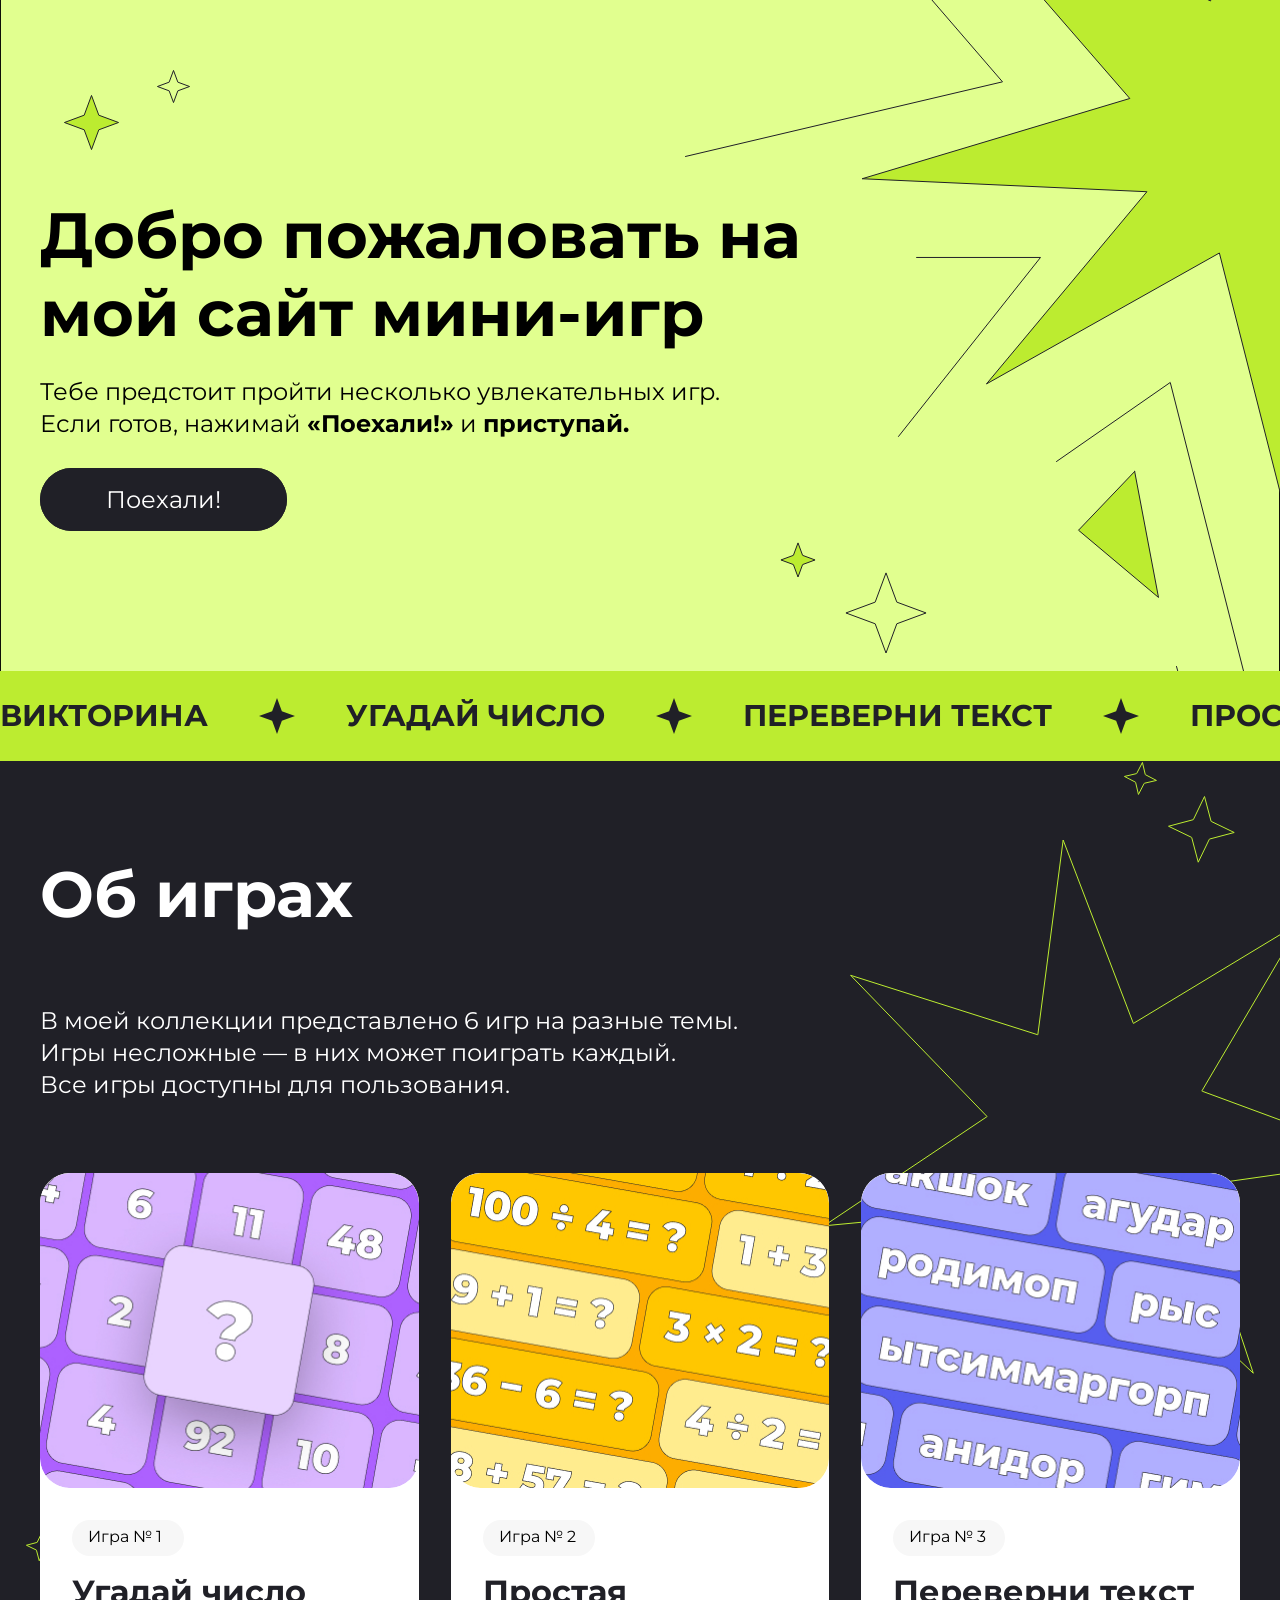
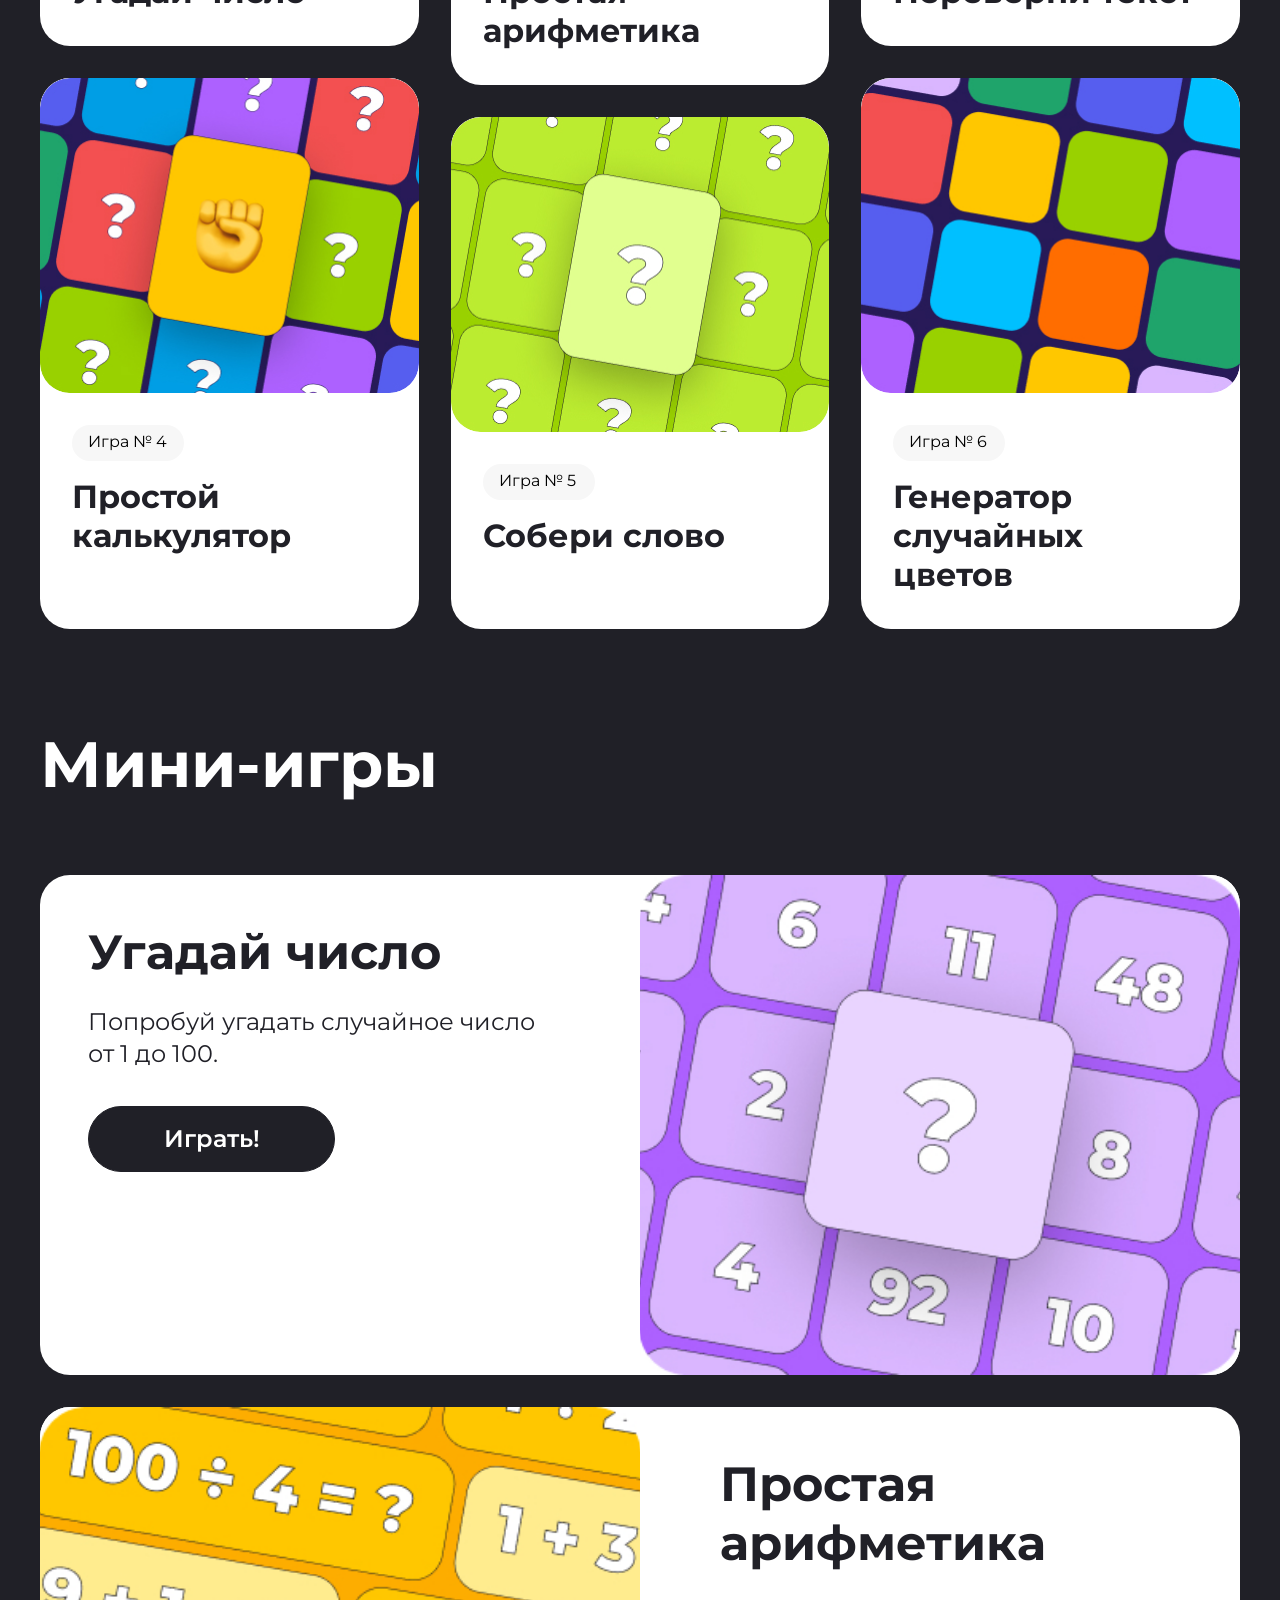
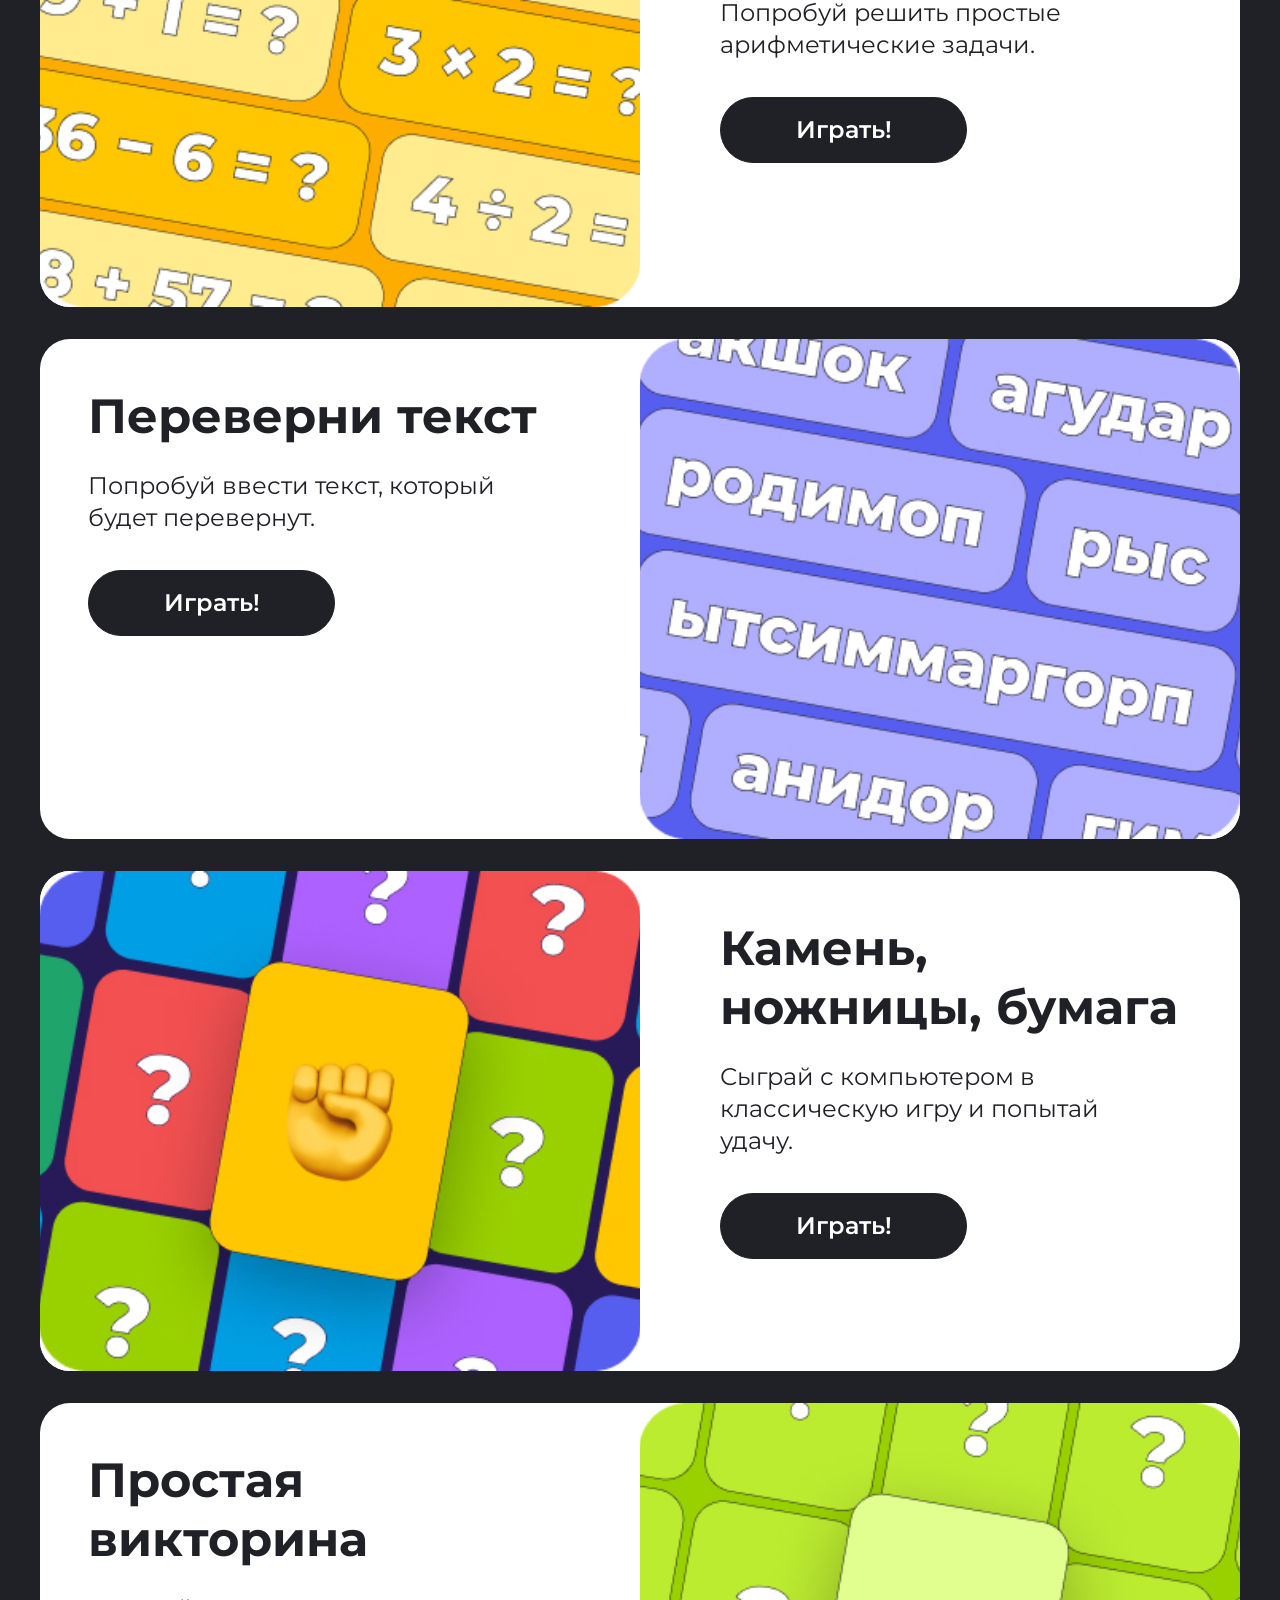
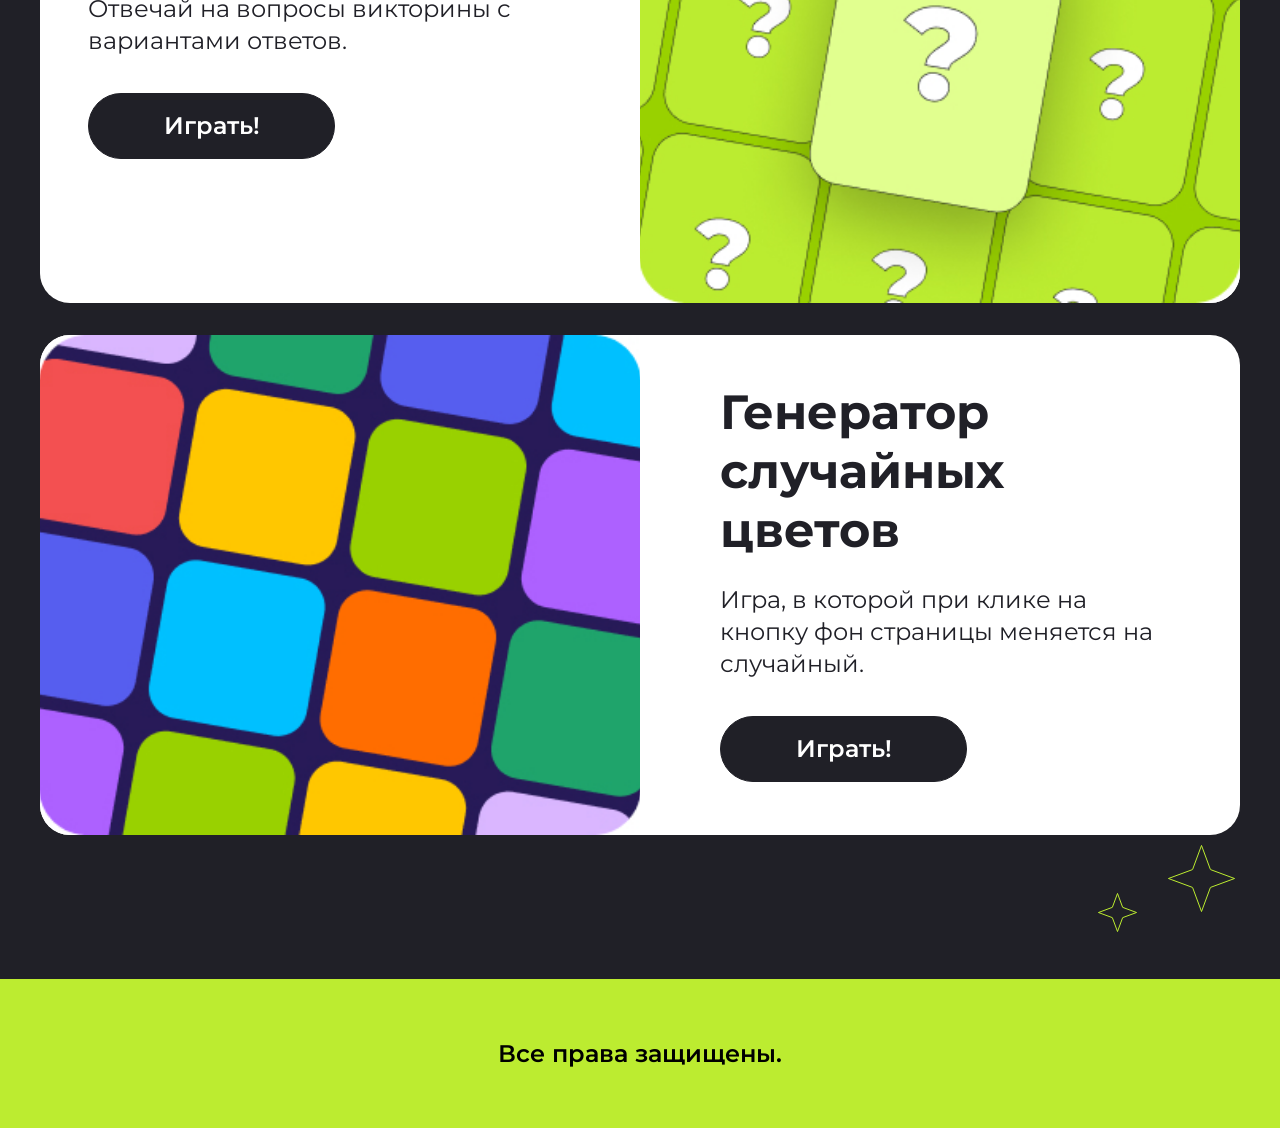
==== index.html @ 211e748f "мобильная версия" ====
<!DOCTYPE html>
<html lang="ru">

<head>
    <meta charset="UTF-8">
    <meta name="viewport" content="width=device-width, initial-scale=1.0">
    <title>Homework 1</title>
    <link rel="stylesheet" href="./index.css">
    <link rel="preconnect" href="https://fonts.googleapis.com">
    <link rel="preconnect" href="https://fonts.gstatic.com" crossorigin>
    <link href="https://fonts.googleapis.com/css2?family=Montserrat:ital,wght@0,100..900;1,100..900&display=swap"
        rel="stylesheet">
    <meta name="viewport" content="width=device-width, initial-scale=1.0">
    <link rel="stylesheet" href="./mobail.css">
</head>

<body>
    <div class="hero center ">
        <svg class="hero__blok-star" width="128" height="82" viewBox="0 0 128 82" fill="none"
            xmlns="http://www.w3.org/2000/svg">
            <path
                d="M35.7285 45.9756L35.8086 46.1914L36.0244 46.2715L55.5586 53.5L36.0244 60.7285L35.8086 60.8086L35.7285 61.0244L28.5 80.5586L21.2715 61.0244L21.1914 60.8086L20.9756 60.7285L1.44043 53.5L20.9756 46.2715L21.1914 46.1914L21.2715 45.9756L28.5 26.4404L35.7285 45.9756Z"
                fill="#BCEC30" stroke="#202027" />
            <path
                d="M114.758 12.9473L114.838 13.1621L115.053 13.2422L126.559 17.5L115.053 21.7578L114.838 21.8379L114.758 22.0527L110.5 33.5586L106.242 22.0527L106.162 21.8379L105.947 21.7578L94.4404 17.5L105.947 13.2422L106.162 13.1621L106.242 12.9473L110.5 1.44043L114.758 12.9473Z"
                stroke="#202027" />
        </svg>
        <svg class="hero__mobile-star1" width="75" height="68" viewBox="0 0 75 68" fill="none" xmlns="http://www.w3.org/2000/svg">
<path d="M21.7578 45.9473L21.8379 46.1621L22.0527 46.2422L33.5586 50.5L22.0527 54.7578L21.8379 54.8379L21.7578 55.0527L17.5 66.5586L13.2422 55.0527L13.1621 54.8379L12.9473 54.7578L1.44043 50.5L12.9473 46.2422L13.1621 46.1621L13.2422 45.9473L17.5 34.4404L21.7578 45.9473Z" fill="#BCEC30" stroke="#202027"/>
<path d="M66.8672 7.83789L66.9473 8.05273L67.1621 8.13281L73.5586 10.5L67.1621 12.8672L66.9473 12.9473L66.8672 13.1621L64.5 19.5586L62.1328 13.1621L62.0527 12.9473L61.8379 12.8672L55.4404 10.5L61.8379 8.13281L62.0527 8.05273L62.1328 7.83789L64.5 1.44043L66.8672 7.83789Z" stroke="#202027"/>
</svg>

        <svg class="hero__blok-big-star" width="1075" height="1131" viewBox="0 0 1075 1131" fill="none"
            xmlns="http://www.w3.org/2000/svg">
            <path d="M241.293 323.457L317.5 411.837L0.5 486.457" stroke="#202027" stroke-linecap="round" />
            <path
                d="M708.182 381.863C717.611 384.488 980.016 495.421 980.016 495.421L701.611 525.305L877.494 751.117L629.536 596.869L604.272 858.313L534.384 582.988L301.438 713.95L461.905 521.723L177.13 508.746L444.803 428.483L245.904 199.416L525.536 330.96L589.531 77.147L618.268 331.505L872.98 156.059L708.182 381.863Z"
                fill="#BCEC30" stroke="#202027" stroke-miterlimit="10" stroke-linecap="round" />
            <path d="M231.582 587.457H355.5L213.5 766.457" stroke="#202027" stroke-linecap="round" />
            <path d="M371.5 791.502L485.26 712.457L591.382 1130.46" stroke="#202027" stroke-linecap="round" />
            <path d="M449.659 801.457L393.5 860.222L473.5 927.457L449.659 801.457Z" fill="#BCEC30" stroke="#202027"
                stroke-linecap="round" />
            <path d="M491.5 996.457L525.5 1120.46" stroke="#202027" stroke-linecap="round" />
            <path
                d="M117.527 885.134L117.607 885.349L117.823 885.429L130.059 889.957L117.823 894.484L117.607 894.564L117.527 894.78L113 907.015L108.473 894.78L108.393 894.564L108.177 894.484L95.9404 889.957L108.177 885.429L108.393 885.349L108.473 885.134L113 872.897L117.527 885.134Z"
                fill="#BCEC30" stroke="#202027" />
            <path
                d="M211.74 931.922L211.819 932.137L212.035 932.217L241.059 942.957L212.035 953.697L211.819 953.776L211.74 953.992L201 983.015L190.26 953.992L190.181 953.776L189.965 953.697L160.94 942.957L189.965 932.217L190.181 932.137L190.26 931.922L201 902.897L211.74 931.922Z"
                stroke="#202027" />
        </svg>
        <svg class="hero__mobile-star" width="160" height="155" viewBox="0 0 160 155" fill="none" xmlns="http://www.w3.org/2000/svg">
<path d="M163.245 10.1084C166.091 10.8901 245.303 43.9262 245.303 43.9262L161.261 52.8255L214.355 120.072L139.504 74.1374L131.878 151.995L110.781 70.0034L40.4614 109.004L88.9017 51.7588L2.93664 47.8942L83.7388 23.992L23.6975 -44.2244L108.11 -5.0504L127.428 -80.6361L136.103 -4.88818L212.993 -57.1361L163.245 10.1084Z" fill="#BCEC30" stroke="#202027" stroke-miterlimit="10" stroke-linecap="round"/>
</svg>

        <div class="hero__blok ">
            <h1 class="hero__title">Добро пожаловать на мой сайт мини-игр</h1>
            <p class="hero__paragraph">Тебе предстоит пройти несколько увлекательных игр. Если готов, нажимай <span
                    class="hero__accent">«Поехали!»</span> и
                <span class="hero__accent">приступай.</span>
            </p>
            <a href="#games" class="button">Поехали!</a>
        </div>
        <svg class="hero__mobile-star3" width="70" height="64" viewBox="0 0 70 64" fill="none" xmlns="http://www.w3.org/2000/svg">
<path d="M10.9619 6.74316L11.042 6.95801L11.2568 7.03809L16.5586 9L11.2568 10.9619L11.042 11.042L10.9619 11.2568L9 16.5586L7.03809 11.2568L6.95801 11.042L6.74316 10.9619L1.44043 9L6.74316 7.03809L6.95801 6.95801L7.03809 6.74316L9 1.44043L10.9619 6.74316Z" fill="#BCEC30" stroke="#202027"/>
<path d="M55.2949 38.1289L55.3711 38.3457L55.5859 38.4287L68.6201 43.5L55.5859 48.5713L55.3711 48.6543L55.2949 48.8711L50.5 62.4932L45.7051 48.8711L45.6289 48.6543L45.4141 48.5713L32.3789 43.5L45.4141 38.4287L45.6289 38.3457L45.7051 38.1289L50.5 24.5059L55.2949 38.1289Z" stroke="#202027"/>
</svg>

    </div>
    <div class="games-line">
        <div class="games-line__track">
            <!-- ЧАСТЬ 1 -->
            <div class="games-line__content">
                <span>Викторина</span>
                <span class="star">
                    <svg width="36" height="36" viewBox="0 0 36 36" fill="none" xmlns="http://www.w3.org/2000/svg">
                        <path
                            d="M18 0L22.8616 13.1384L36 18L22.8616 22.8616L18 36L13.1384 22.8616L0 18L13.1384 13.1384L18 0Z"
                            fill="#202027" />
                    </svg>
                </span>
                <span>Угадай число</span>
                <span class="star">
                    <svg width="36" height="36" viewBox="0 0 36 36" fill="none" xmlns="http://www.w3.org/2000/svg">
                        <path
                            d="M18 0L22.8616 13.1384L36 18L22.8616 22.8616L18 36L13.1384 22.8616L0 18L13.1384 13.1384L18 0Z"
                            fill="#202027" />
                    </svg>
                </span>
                <span>Переверни текст</span>
                <span class="star">
                    <svg width="36" height="36" viewBox="0 0 36 36" fill="none" xmlns="http://www.w3.org/2000/svg">
                        <path
                            d="M18 0L22.8616 13.1384L36 18L22.8616 22.8616L18 36L13.1384 22.8616L0 18L13.1384 13.1384L18 0Z"
                            fill="#202027" />
                    </svg>
                </span>
                <span>Простая арифметика</span>
                <span class="star">
                    <svg width="36" height="36" viewBox="0 0 36 36" fill="none" xmlns="http://www.w3.org/2000/svg">
                        <path
                            d="M18 0L22.8616 13.1384L36 18L22.8616 22.8616L18 36L13.1384 22.8616L0 18L13.1384 13.1384L18 0Z"
                            fill="#202027" />
                    </svg>
                </span>
                <span>Камень, ножницы, бумага</span>
                <span class="star">
                    <svg width="36" height="36" viewBox="0 0 36 36" fill="none" xmlns="http://www.w3.org/2000/svg">
                        <path
                            d="M18 0L22.8616 13.1384L36 18L22.8616 22.8616L18 36L13.1384 22.8616L0 18L13.1384 13.1384L18 0Z"
                            fill="#202027" />
                    </svg>
                </span>
                <span>Генератор случайных цветов</span>
                <span class="star">
                    <svg width="36" height="36" viewBox="0 0 36 36" fill="none" xmlns="http://www.w3.org/2000/svg">
                        <path
                            d="M18 0L22.8616 13.1384L36 18L22.8616 22.8616L18 36L13.1384 22.8616L0 18L13.1384 13.1384L18 0Z"
                            fill="#202027" />
                    </svg>
                </span>
            </div>
            <!-- ЧАСТЬ 2 -->
            <div class="games-line__content" aria-hidden="true">
                <span>Викторина</span>
                <span class="star">
                    <svg width="36" height="36" viewBox="0 0 36 36" fill="none" xmlns="http://www.w3.org/2000/svg">
                        <path
                            d="M18 0L22.8616 13.1384L36 18L22.8616 22.8616L18 36L13.1384 22.8616L0 18L13.1384 13.1384L18 0Z"
                            fill="#202027" />
                    </svg>
                </span>
                <span>Угадай число</span>
                <span class="star">
                    <svg width="36" height="36" viewBox="0 0 36 36" fill="none" xmlns="http://www.w3.org/2000/svg">
                        <path
                            d="M18 0L22.8616 13.1384L36 18L22.8616 22.8616L18 36L13.1384 22.8616L0 18L13.1384 13.1384L18 0Z"
                            fill="#202027" />
                    </svg>
                </span>
                <span>Переверни текст</span>
                <span class="star">
                    <svg width="36" height="36" viewBox="0 0 36 36" fill="none" xmlns="http://www.w3.org/2000/svg">
                        <path
                            d="M18 0L22.8616 13.1384L36 18L22.8616 22.8616L18 36L13.1384 22.8616L0 18L13.1384 13.1384L18 0Z"
                            fill="#202027" />
                    </svg>
                </span>
                <span>Простая арифметика</span>
                <span class="star">
                    <svg width="36" height="36" viewBox="0 0 36 36" fill="none" xmlns="http://www.w3.org/2000/svg">
                        <path
                            d="M18 0L22.8616 13.1384L36 18L22.8616 22.8616L18 36L13.1384 22.8616L0 18L13.1384 13.1384L18 0Z"
                            fill="#202027" />
                    </svg>
                </span>
                <span>Камень, ножницы, бумага</span>
                <span class="star">
                    <svg width="36" height="36" viewBox="0 0 36 36" fill="none" xmlns="http://www.w3.org/2000/svg">
                        <path
                            d="M18 0L22.8616 13.1384L36 18L22.8616 22.8616L18 36L13.1384 22.8616L0 18L13.1384 13.1384L18 0Z"
                            fill="#202027" />
                    </svg>
                </span>
                <span>Генератор случайных цветов</span>
                <span class="star">
                    <svg width="36" height="36" viewBox="0 0 36 36" fill="none" xmlns="http://www.w3.org/2000/svg">
                        <path
                            d="M18 0L22.8616 13.1384L36 18L22.8616 22.8616L18 36L13.1384 22.8616L0 18L13.1384 13.1384L18 0Z"
                            fill="#202027" />
                    </svg>
                </span>
            </div>
        </div>
    </div>
    <div class="hero-black center">
        <div class="hero-black__about-games">
            <div class="hero-black__title-blok" id="games">
                <h2 class="hero-black__title">Об играх</h2>
                <p class="hero-black__paragraph">В моей коллекции представлено 6 игр на разные темы.
                </p>
                <p class="hero-black__paragraph">Игры несложные — в
                    них может поиграть каждый.
                </p>
                <p class="hero-black__paragraph">Все игры доступны для пользования.</p>
                <svg class="hero-black__star hero-black__star_size_large" width="458" height="567" viewBox="0 0 458 567"
                    fill="none" xmlns="http://www.w3.org/2000/svg">
                    <path
                        d="M311.162 184.877L311.375 185.435L311.886 185.126L479.433 83.8166L380.125 252.557L379.822 253.073L380.383 253.28L564.053 321.108L370.209 348.674L369.617 348.758L369.804 349.326L431.29 535.214L288.88 400.849L288.444 400.439L288.117 400.94L181.119 564.91L197.379 369.793L197.429 369.197L196.833 369.254L1.9221 387.833L164.611 278.892L165.107 278.56L164.691 278.129L28.6398 137.326L215.247 196.597L215.818 196.778L215.895 196.186L241.152 2.02586L311.162 184.877Z"
                        stroke="#BCEC30" />
                </svg>
            </div>

            <svg class="hero-black__star hero-black__star_size_small" width="71" height="108" viewBox="0 0 71 108"
                fill="none" xmlns="http://www.w3.org/2000/svg">
                <path
                    d="M19.7299 11.9161L19.7892 12.1375L19.9965 12.2377L29.7633 16.9489L19.282 19.7301L19.0596 19.7894L18.9593 19.9966L14.2472 29.7633L11.467 19.2821L11.4077 19.0597L11.2015 18.9596L1.43379 14.2474L11.9159 11.4672L12.1374 11.4079L12.2375 11.2016L16.9487 1.43382L19.7299 11.9161Z"
                    stroke="#BCEC30" />
                <path
                    d="M50.8359 73.7682L50.8952 73.9906L51.1025 74.0899L69.02 82.7341L49.7917 87.8361L49.5692 87.8953L49.469 88.1026L40.8248 106.02L35.7228 86.7917L35.6645 86.5694L35.4573 86.4692L17.5387 77.8248L36.7681 72.7229L36.9905 72.6647L37.0897 72.4573L45.734 54.5388L50.8359 73.7682Z"
                    stroke="#BCEC30" />
            </svg>
            <div class="hero-black__blocs">
    <a class="hero-black__number hero-black__number_1" href="#game-1">
        <img class="hero-black__img" src="./img/1.jpg" alt="Угадай число">
        <p class="hero-black__mini-paragraph">Игра № 1</p>
        <p class="hero-black__big-paragraph">Угадай число</p>
    </a>

    <a class="hero-black__number hero-black__number_2" href="#game-2">
        <img class="hero-black__img" src="./img/2.jpg" alt="Простая арифметика">
        <p class="hero-black__mini-paragraph">Игра № 2</p>
        <p class="hero-black__big-paragraph">Простая арифметика</p>
    </a>

    <a class="hero-black__number hero-black__number_3" href="#game-3">
        <img class="hero-black__img" src="./img/3.jpg" alt="Переверни текст">
        <p class="hero-black__mini-paragraph">Игра № 3</p>
        <p class="hero-black__big-paragraph">Переверни текст</p>
    </a>

    <a class="hero-black__number hero-black__number_4" href="#game-4">
        <img class="hero-black__img" src="./img/4.jpg" alt="Простой калькулятор">
        <p class="hero-black__mini-paragraph">Игра № 4</p>
        <p class="hero-black__big-paragraph">Простой калькулятор</p>
    </a>

    <a class="hero-black__number hero-black__number_5" href="#game-5">
        <img class="hero-black__img" src="./img/5.jpg" alt="Собери слово">
        <p class="hero-black__mini-paragraph">Игра № 5</p>
        <p class="hero-black__big-paragraph">Собери слово</p>
    </a>

    <a class="hero-black__number hero-black__number_6" href="#game-6">
        <img class="hero-black__img" src="./img/6.jpg" alt="Генератор случайных цветов">
        <p class="hero-black__mini-paragraph">Игра № 6</p>
        <p class="hero-black__big-paragraph">Генератор случайных цветов</p>
    </a>
</div>

        </div>
        <div class="hero-black__mini-games">
            <svg class="hero-black__star hero-black__mini-games-star hero-black__mini-games-star--1" width="113" height="103" viewBox="0 0 113 103"
                fill="none" xmlns="http://www.w3.org/2000/svg">
                <path
                    d="M88.0338 60.13L88.0921 60.3523L88.2993 60.4525L111.218 71.5082L86.6228 78.0339L86.4004 78.0922L86.3012 78.2995L75.2446 101.218L68.7198 76.6229L68.6606 76.4005L68.4532 76.3013L45.5351 65.2447L70.1298 58.7199L70.3522 58.6607L70.4524 58.4534L81.5081 35.5352L88.0338 60.13Z"
                    stroke="#BCEC30" />
                <path
                    d="M22.2469 13.4283L22.2998 13.6524L22.5041 13.7585L33.446 19.4276L21.4491 22.2469L21.2251 22.2997L21.119 22.504L15.4488 33.4458L12.6306 21.449L12.5777 21.225L12.3734 21.1189L1.43062 15.4486L13.4284 12.6305L13.6524 12.5776L13.7585 12.3734L19.4278 1.43043L22.2469 13.4283Z"
                    stroke="#BCEC30" />
            </svg>
            <h3 class="hero-black__title">Мини-игры</h3>


            <div class="hero-black__blocs-games">
                <!-- КАРТОЧКА ИГРЫ № 1 -->
                <div class="hero-black__big-blocs-games"  id="game-1">
                    <img class="hero-black__game-img" src="./img/1.jpg" alt="Угадай число">
                    <div class="hero-black__content-games">
                        <p class="hero-black__paragrap1-mini-games">Угадай число</p>
                        <p class="hero-black__paragrap-mini-games">Попробуй угадать случайное число от 1 до 100.</p>
                        <button class="button-play">Играть!</button>
                    </div>
                </div>
                <!-- КАРТОЧКА ИГРЫ № 2 -->
                <div class="hero-black__big-blocs-games" id="game-2">
                    <img class="hero-black__game-img" src="./img/2.jpg" alt="Простая арифметика">
                    <div class="hero-black__content-games">
                        <p class="hero-black__paragrap1-mini-games">Простая арифметика</p>
                        <p class="hero-black__paragrap-mini-games">Попробуй решить простые арифметические задачи.</p>
                        <button class="button-play">Играть!</button>
                    </div>
                </div>
                <!-- КАРТОЧКА ИГРЫ № 3 -->
                <div class="hero-black__big-blocs-games" id="game-3">
                    <img class="hero-black__game-img" src="./img/3.jpg" alt="Переверни текст">
                    <div class="hero-black__content-games">
                        <p class="hero-black__paragrap1-mini-games">Переверни текст</p>
                        <p class="hero-black__paragrap-mini-games">Попробуй ввести текст, который будет перевернут.</p>
                        <button class="button-play">Играть!</button>
                    </div>
                </div>
                <!-- КАРТОЧКА ИГРЫ № 4 -->
                <div class="hero-black__big-blocs-games" id="game-4">
                    <img class="hero-black__game-img" src="./img/4.jpg" alt="Камень, ножницы, бумага">
                    <div class="hero-black__content-games">
                        <p class="hero-black__paragrap1-mini-games">Камень, ножницы, бумага</p>
                        <p class="hero-black__paragrap-mini-games">Сыграй с компьютером в классическую игру и попытай
                            удачу.</p>
                        <button class="button-play">Играть!</button>
                    </div>
                </div>
                <!-- КАРТОЧКА ИГРЫ № 5 -->
                <div class="hero-black__big-blocs-games" id="game-5">
                    <img class="hero-black__game-img" src="./img/5.jpg" alt="Простая викторина">
                    <div class="hero-black__content-games">
                        <p class="hero-black__paragrap1-mini-games">Простая викторина</p>
                        <p class="hero-black__paragrap-mini-games">Отвечай на вопросы викторины с вариантами ответов.
                        </p>
                        <button class="button-play">Играть!</button>
                    </div>
                </div>
                <!-- КАРТОЧКА ИГРЫ № 6 -->
                <div class="hero-black__big-blocs-games" id="game-6">
                    <img class="hero-black__game-img" src="./img/6.jpg" alt="Генератор случайных цветов">
                    <div class="hero-black__content-games">
                        <p class="hero-black__paragrap1-mini-games">Генератор случайных цветов</p>
                        <p class="hero-black__paragrap-mini-games">Игра, в которой при клике на кнопку фон страницы
                            меняется на случайный.</p>
                        <button class="button-play">Играть!</button>
                    </div>
                </div>

                <svg class="hero-black__star hero-black__mini-games-star hero-black__mini-games-star--2"  width="139" height="89" viewBox="0 0 139 89" fill="none" xmlns="http://www.w3.org/2000/svg">
                    <path
                        d="M113.35 25.3555L113.429 25.5713L113.645 25.6504L137.559 34.5L113.645 43.3496L113.429 43.4287L113.35 43.6445L104.5 67.5586L95.6504 43.6445L95.5713 43.4287L95.3555 43.3496L71.4404 34.5L95.3555 25.6504L95.5713 25.5713L95.6504 25.3555L104.5 1.44043L113.35 25.3555Z"
                        stroke="#BCEC30" />
                    <path
                        d="M25.5684 63.1367L25.6475 63.3525L25.8633 63.4316L39.5586 68.5L25.8633 73.5684L25.6475 73.6475L25.5684 73.8633L20.5 87.5586L15.4316 73.8633L15.3525 73.6475L15.1367 73.5684L1.44043 68.5L15.1367 63.4316L15.3525 63.3525L15.4316 63.1367L20.5 49.4404L25.5684 63.1367Z"
                        stroke="#BCEC30" />
                </svg>

            </div>

        </div>
        <footer class="hero-black__footer">
            <p class="hero-black__footer-paragraph">Все права защищены.</p>
        </footer>
    </div>
</body>

</html>
---- index.css ----
/* Обнуление базовых стилей для всех элементов */
* {
    /* Убираем внутренние отступы */
    padding: 0;
    /* Убираем внешние отступы */
    margin: 0;
    /* Убираем границы */
    border: 0;
}
/* Подключаем box-sizing: border-box для всех элементов и псевдоэлементов */
*, *::before, *::after {
    /* Для Firefox */
    -moz-box-sizing: border-box;
    /* Для старых WebKit-браузеров */
    -webkit-box-sizing: border-box;
    /* Ширина и высота включают padding и border */
    box-sizing: border-box;
}
/* Убираем обводку у элементов в фокусе и активном состоянии */
:focus, :active {
    outline: none;
}
/* Убираем обводку у ссылок в фокусе и активном состоянии */
a:focus, a:active {
    outline: none;
}
/* Делаем HTML5-семантические элементы блочными */
nav, footer, header, aside {
    display: block;
}
/* Базовые настройки html и body */
html, body {
    /* Высота на весь экран */
    height: 100%;
    /* Ширина на весь экран */
    width: 100%;
    /* Базовый размер шрифта */
    font-size: 100%;
    /* Базовая высота строки */
    line-height: 1;
    /* Устанавливаем размер шрифта 14px */
    font-size: 14px;
    /* Запрещаем автоувеличение текста в IE */
    -ms-text-size-adjust: 100%;
    /* Запрещаем автоувеличение текста в Firefox */
    -moz-text-size-adjust: 100%;
    /* Запрещаем автоувеличение текста в Safari/iOS */
    -webkit-text-size-adjust: 100%;
}
/* Наследуем шрифт для форм */
input, button, textarea {
    font-family: inherit;
}
/* Убираем крестик очистки в input у IE */
input::-ms-clear {
    display: none;
}
/* Показываем курсор-указатель при наведении на кнопку */
button {
    cursor: pointer;
}
/* Убираем внутренний отступ и рамку у кнопок в Firefox */
button::-moz-focus-inner {
    padding: 0;
    border: 0;
}
/* Убираем подчеркивание у ссылок и посещённых ссылок */
a, a:visited {
    text-decoration: none;
}
/* Убираем подчеркивание при наведении на ссылку */
a:hover {
    text-decoration: none;
}
/* Убираем маркеры у элементов списка */
ul li {
    list-style: none;
}
/* Убираем лишний отступ у изображений */
img {
    vertical-align: top;
}
/* Сбрасываем стили заголовков */
h1, h2, h3, h4, h5, h6 {
    /* Наследуем размер шрифта */
    font-size: inherit;
    /* Устанавливаем обычную жирность */
    font-weight: 400;
}

html {
    scroll-behavior: smooth;
}


.center {
    padding-left: calc(50% - 600px);
    padding-right: calc(50% - 600px);
}
a, button, input {
    font-family: "Montserrat", "sans-serif";
}
body {
    font-family: "Montserrat", "sans-serif";
}
.hero__blok-star {
    position: absolute;
    top: 69px;
    left: 63px;
}
.hero__blok-big-star {
    position: absolute;
    top: 0;
    right: 0;
    z-index: 1;
    top: -330px;
    right: 0px;
    right: -480px;
}
.hero__mobile-star1{
    display: none;
}
.hero__mobile-star{
    display: none;
}
.hero__mobile-star3{
    display: none;
}

.hero__blok-mini-star {
    top: 69px;
    position: absolute;
}
.hero-black__star {
    position: absolute;
    z-index: 1;
}
.hero-black__star_size_large {
    right: 0;
    top: 77px;
}
.hero-black__star_size_small {
    left: 25px;
    top: 770px;
}
.hero {
    background-image: url(./img/fon.jpg);
    background-repeat: no-repeat;
    background-size: cover;
    background-position: center;
    position: relative;
    overflow: hidden;
}
.hero__blok {
    padding-top: 196px;
    padding-bottom: 159px;
    max-width: 769px;
    position: relative;
    z-index: 2;
}
.hero__title {
    max-width: 769px;
    font-style: normal;
    font-weight: 700;
    font-size: 64px;
    line-height: 78px;
    margin-bottom: 24px;
}
.hero__paragraph {
    width: 720px;
    height: 64px;
    font-style: normal;
    font-weight: 400;
    font-size: 24px;
    line-height: 32px;
    margin-bottom: 48px;
}
.hero__accent {
    font-weight: bold;
}
.button {
    padding: 16px 65px;
    background: #202027;
    border: 1px solid #202027;
    border-radius: 60px;
    color: #fff;
    font: inherit;
    cursor: pointer;
    font-size: 24px;
}

.button:hover {
    background-color: #FFFFFF;
    color: #202027;
}
/* Главный контейнер (как окошко, скрывает всё, что выходит за рамки экрана) */
.games-line {
    width: 100%;
    overflow: hidden;
    /* Свойство, которое скрывает всё, что выходит за границы блока */
    background-color: #BCEC30;
    /* Цвет фона полосы */
    padding: 27px 0;
    /* Отступы сверху и снизу полосы */
}
/* Дорожка, которая будет двигаться */
.games-line__track {
    display: flex;
    width: max-content;
    /* ширина блока будет такой, сколько нужно его содержимому. */
    animation: scroll-left 25s linear infinite;
    /* 25s — скорость. Больше секунд = медленнее */
}
/* Оформление блоков с текстом */
.games-line__content {
    display: flex;
    align-items: center;
    gap: 51px;
    /* Расстояние между текстом и звездочкой */
    padding-right: 51px;
    /* Отступ в конце блока, чтобы он не слипался со вторым */
    flex-shrink: 0;
}
/* 4. Стили для текста игр */
.games-line span {
    white-space: nowrap;
    /* Запрещаем тексту переноситься на новую строку */
    font-size: 30px;
    /* Размер шрифта */
    font-weight: 700;
    /* Жирность */
    color: #202027;
    /* Цвет текста */
    text-transform: uppercase;
    /* Все буквы заглавные */
}
/* 5. Выравнивание звездочки */
.star {
    display: flex;
    align-items: center;
    justify-content: center;
    flex-shrink: 0;
}
/* 6. Сама анимация движения влево */
@keyframes scroll-left {
    from {
        transform: translateX(0);
        /* Старт: полоса стоит на месте */
    }
    to {
        transform: translateX(-50%);
        /* Финиш: сдвигаем ровно на половину (на длину одного блока) */
    }
}
/* Основная часть */
.hero-black {
    padding-top: 94px;
    position: relative;
    background-color: #202027;
    overflow: hidden;
}
.hero-black__title {
    
    height: 78px;
    font-weight: 700;
    font-size: 64px;
    line-height: 78px;
    margin-bottom: 72px;
    color: #FFFFFF;
}
.hero-black__paragraph {
    width: 788px;
    font-weight: 400;
    font-size: 24px;
    line-height: 32px;
    color: #FFFFFF;
}
.hero-black__title-blok {
    margin-bottom: 72px;
}
.hero-black__blocs {
    display: grid;
    /* Создаем ровно 3 колонки одинаковой ширины */
    grid-template-columns: repeat(3, 1fr);
    /* Расстояние между карточками (и по горизонтали, и по вертикали) */
    gap: 32px;
    align-items: start;
    grid-template-rows: repeat(3, auto);
    position: relative;
    z-index: 2;
}
.hero-black__img {
    margin-bottom: 32px;
    border-radius: 30px;
    width: 100%;
    /* Чтобы картинка подстраивалась под размер колонки */
    height: auto;
    /* Чтобы сохранялись пропорции */
    display: block;
    /* Убирает лишний отступ снизу у картинок */
}
.hero-black__number_1 {
    height: 473px;
    grid-row-start: 1;
    grid-row-end: 2;
}
.hero-black__number_2 {
    height: 512px;
    grid-row-start: 1;
    grid-row-end: 3;
}
.hero-black__number_3 {
    height: 473px;
    grid-row-start: 1;
    grid-row-end: 2;
}
.hero-black__number_4 {
    height: 551px;
    grid-row-start: 2;
    grid-row-end: 4;
}
.hero-black__number_5 {
    height: 512px;
    grid-row-start: 3;
    grid-row-end: 4;
}
.hero-black__number_6 {
    height: 551px;
    grid-row-start: 2;
    grid-row-end: 4;
}
.hero-black__mini-paragraph {
    display: flex;
    flex-direction: row;
    align-items: center;
    padding: 8px 16px 10px;
    width: 112px;
    height: 36px;
    background: #F7F7F7;
    border-radius: 52.5825px;
    margin-bottom: 16px;
    font-size: 16px;
    margin-left: 32px;
}
.hero-black__big-paragraph {
    margin-bottom: 36px;
    width: 314px;
    height: 39px;
    font-family: 'Montserrat';
    font-style: normal;
    font-weight: 700;
    font-size: 32px;
    line-height: 39px;
    color: #202027;
    margin-left: 32px;
}
.hero-black__number {
     display: block;/* делает ссылку блочным элементом, чтобы она заняла всю карточку */
    background-color: #FFFFFF;
    border-radius: 30px;
    overflow: hidden; /* Картинки будут идеально скругляться по углам карточки */
    text-decoration: none; /*убирает подчёркивание у ссылки */
    transition: transform 0.3s ease;
    cursor: pointer;
    position: relative;
    z-index: 1;
    color: inherit; /* наследует цвет текста от родителя, чтобы ссылка не стала синей */

}
.hero-black__number:hover {
    transform: scale(1.05);
    z-index: 2; }

.hero-black__img {
    display: block;
    width: 100%;
    height: auto;
}


.hero-black__mini-games {
    margin-top: 96px;
}
.hero-black__big-blocs-games {
    background-color: #FFFFFF;
    display: flex;
    flex-direction: column;
    gap: 32px;
}
.hero-black__paragrap1-mini-games {
    width: 504px;
    height: 59px;
    font-weight: 700;
    font-size: 48px;
    line-height: 59px;
    color: #202027;
}
.hero-black__paragrap-mini-games {
    width: 457px;
    height: 64px;
    font-weight: 400;
    font-size: 24px;
    line-height: 32px;
    color: #202027;
}
.hero-black__blocs-games {
    display: flex;
    flex-direction: column;
    gap: 32px;

}
.hero-black__big-blocs-games {
    display: flex;
    flex-direction: row;
    background-color: #FFFFFF;
    border-radius: 30px;
    overflow: hidden;
    min-height: 500px;
}

/* свойство меняет порядок для нечётных карточек */
.hero-black__big-blocs-games:nth-child(odd) {
    flex-direction: row-reverse;
}

.hero-black__game-img {
    width: 50%;
    /* картинка вписывается в заданный размер блока */
    object-fit: cover; 
   height: 500px; 
    /* Убирает возможный лишний отступ под картинкой*/
     display: block; 
    
   

}

.hero-black__content-games {
    width: 50%;
    padding: 48px;
    display: flex;
    flex-direction: column;
    
}
.hero-black__paragrap1-mini-games {
    width: 100%;
    height: auto;
    font-weight: 700;
    font-size: 48px;
    line-height: 59px;
    color: #202027;
    margin-bottom: 24px;
}

.hero-black__paragrap-mini-games {
    width: 100%;
    height: auto;
    max-width: 457px;
    font-weight: 400;
    font-size: 24px;
    line-height: 32px;
    color: #202027;
    margin-bottom: 36px;

}
.button-play {
    width: 247px;
    height: 66px;
    background: #202027;
    border: 1px solid #202027;
    border-radius: 60px;
    color: #FFFFFF;
    font-weight: 600;
    font-size: 24px;
    line-height: 141.69%;
    

}

.button-play:hover {
    background-color: #FFFFFF;
    color: #202027;
}

/* Footer */

.hero-black__footer {
 
 margin-top: 144px;
    background-color: #BCEC30;
    padding-top: 60px;
    padding-bottom: 60px;

    /* Растягивает футер на всю ширину экрана */
    margin-left: calc(50% - 50vw);
    margin-right: calc(50% - 50vw);

}
.hero-black__footer-paragraph {
    font-weight: 600;
    font-size: 24px;
    line-height: 29px;
    text-align: center;
    color: #000000;
}


.hero-black__mini-games-star {
    position: absolute;
    z-index: 1;
}

.hero-black__mini-games-star--1 {
    right: 44px;
    top: 0;
}

.hero-black__mini-games-star--2 {
    right: 44px;
    bottom: 195px;
}
---- mobail.css ----
@media (max-width: 767px)
{
    .center {
        padding-left: 16px;
        padding-right: 16px;
    }

   .hero__blok {
    text-align: center;
    padding-top: 147px;
    padding-bottom: 131px;
   }
      .hero__title {
    font-size: 40px;
    line-height: 120%;   /* Изменила со 100% на 120% (или 49px), чтобы буквы разных строк не нализали друг на друга */
    max-width: 290px;     /* Ограничиваем ширину, чтобы текст переносился строго по макету */
    margin: 0 auto 24px;  /* Центрируем заголовок на экране и делаем отступ 24px снизу к абзацу */
   }
   .hero__paragraph {
    /* margin-bottom: 36px;
    font-size: 16px;
    line-height: 100%; */
    width: 100%;
    max-width: 296px;
    height: auto;
    margin: 0 auto 36px;
    font-size: 16px;
    line-height: 20px;

   }
.hero__accent{
    font-size: 16px;
   
}
.button {
    font-size: 16px;

}

/* звезды */
.hero__blok-big-star,
.hero__blok-star {
    display: none;

}

/* --- Бегущая строка (games-line) --- */
    .games-line {
        padding: 16px 0;
    }
    .games-line span {
        font-size: 16px; /* Уменьшаем шрифт бегущей строки */
    }
    .games-line__content {
        gap: 24px;
        padding-right: 24px;
    }
    .star svg {
        width: 20px;
        height: 20px;
    }
    /* звезды две (второй блок) */
    .hero-black__mini-games-star--1,
    .hero-black__star_size_large,
    .hero-black__mini-games-star--2 {
        display:  none;

    }
    .hero-black__about-games {
        display: none;

    }
    /* 
       Основной тёмный блок с мини-играми.
       На мобильной версии убираем верхний отступ,
       чтобы секция начиналась сразу после бегущей строки.
    */
    .hero-black{
        padding-top: 0px;
    }

    /*
       Блок, внутри которого находится заголовок "Мини-игры"
       и карточки игр.
       Убираем большой верхний отступ, который был на десктопе.
    */
    .hero-black__mini-games {
        margin-top: 0;
        
    }
    .hero-black__mini-games .hero-black__title {
        font-size: 40px;
        line-height: 49px;
        margin-bottom: 48px;
        margin-top: 48px;

    }
    .hero-black__blocs-games {
        display: flex;
        flex-direction: column;
        gap: 24px;
        width: 100%;
    }
    /* Сама карточка игры (делаем вертикальной) */
    .hero-black__big-blocs-games,
    .hero-black__big-blocs-games:nth-child(odd) {
        display: flex;
        flex-direction: column;
        width: 100%;
        min-height: auto;
        border-radius: 30px;
        overflow: hidden;
        background-color: #FFFFFF;
        gap: 0;
    }
    /* Картинка внутри карточки */
    .hero-black__game-img {
        width: 100%;
        height: 284px;
        object-fit: cover;
        display: block;
        border-radius: 30px;
    }
    /* Текстовая часть внутри карточки */
    .hero-black__content-games {
        width: 100%;
        padding: 29px 29px 29px;
        display: flex;
        flex-direction: column;
    }
    /* Заголовок игры */
    .hero-black__paragrap1-mini-games {
        width: 100%;
        height: auto;
        font-size: 32px;
        line-height: 39px;
        font-weight: 700;
        margin-bottom: 16px;
        color: #202027;
    }
     .hero-black__paragrap-mini-games {
        width: 100%;
        height: auto;
        max-width: none;
        font-size: 16px;
        line-height: 20px;
        margin-bottom: 32px;
        color: #202027;
   
    }
     /* Кнопка "Играть!" */
    .button-play {
        width: 100%;
        height: 55px;
        font-size: 16px;
        line-height: 141.69%;
        border-radius: 60px;
    }
    .hero-black__footer {
    margin-top: 10px;
    padding-top: 40px;
    padding-bottom: 40px;
}

.hero-black__footer-paragraph {
    font-size: 16px;
    line-height: 20px;
}
.hero__mobile-star {
        display: block;
        position: absolute;
       
       right: 0;
        z-index: 1;
    }
.hero__mobile-star1 {
    display: block;
        position: absolute;
       left: 37px;
       top: 64px;
        z-index: 1;

}    
.hero__mobile-star3 {
     display: block;
        position: absolute;
       right: 34px;
       bottom: 28px;
        z-index: 1;
}

    

}
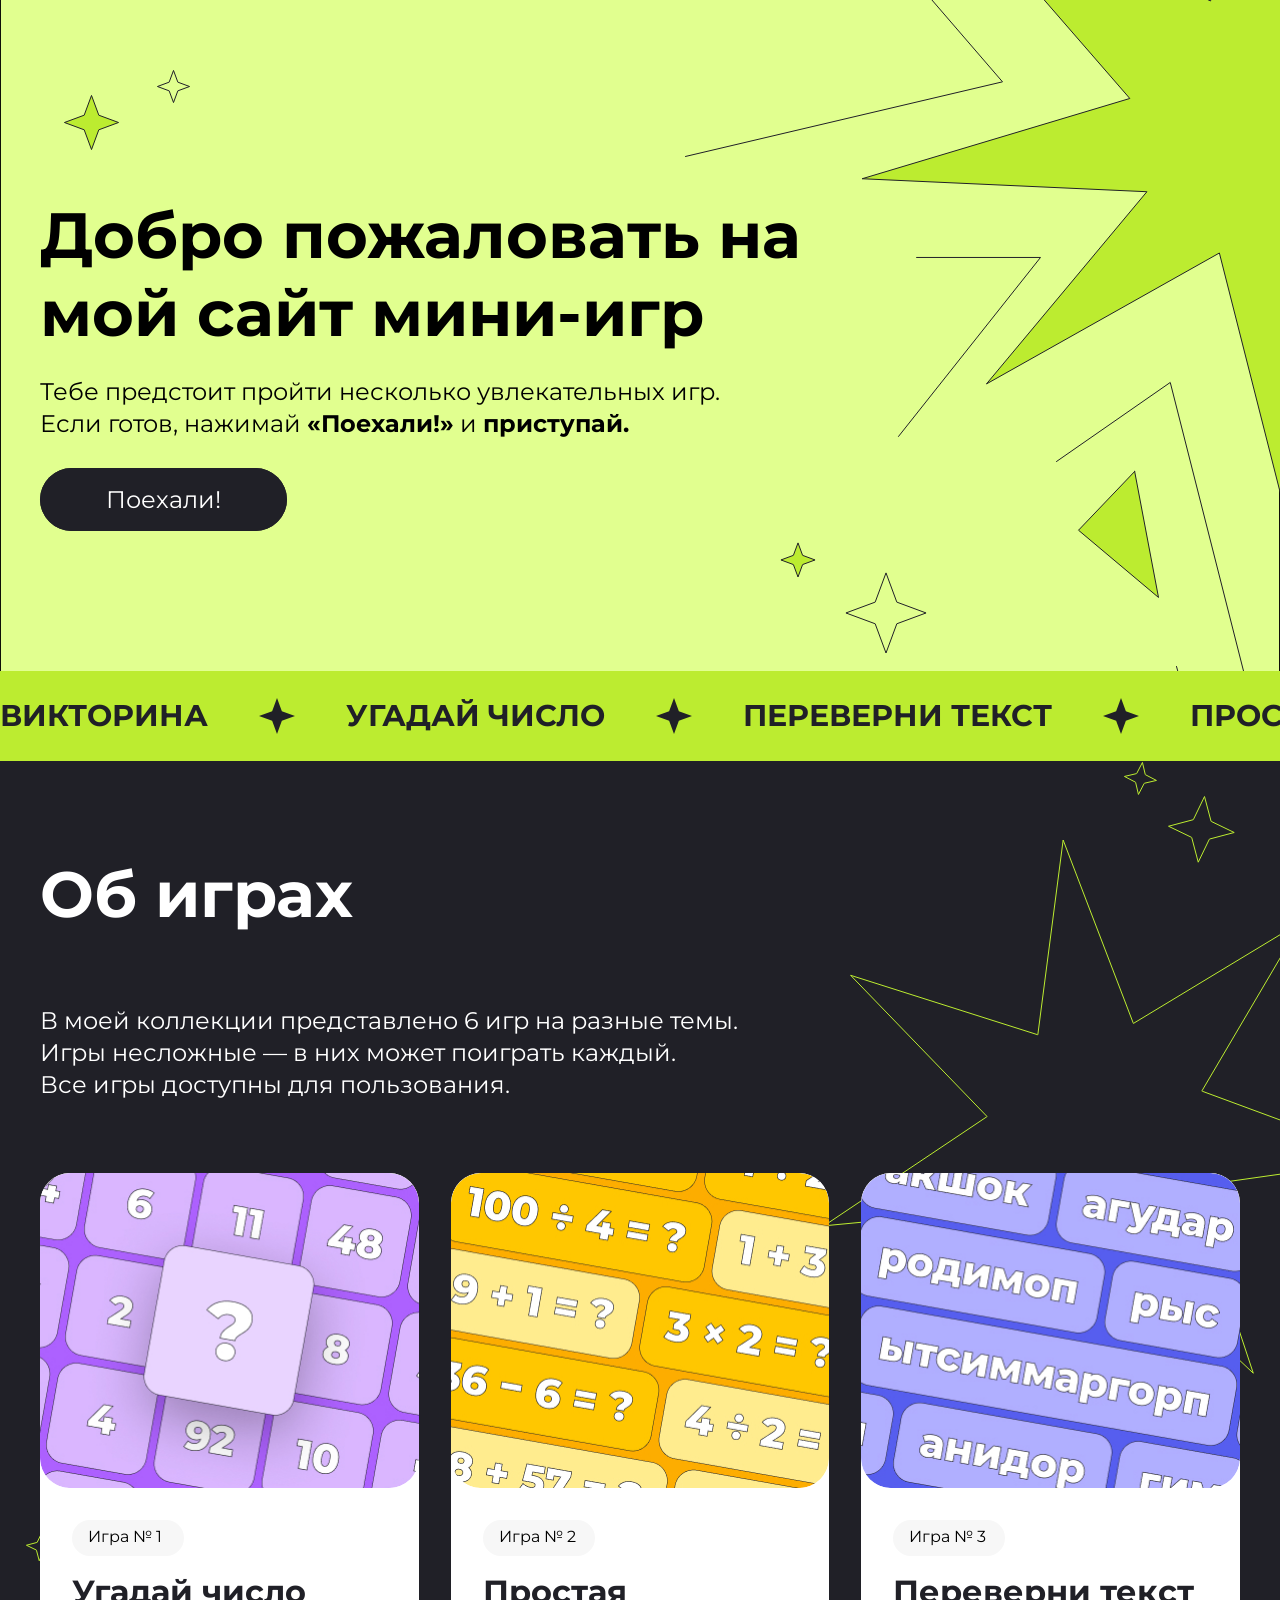
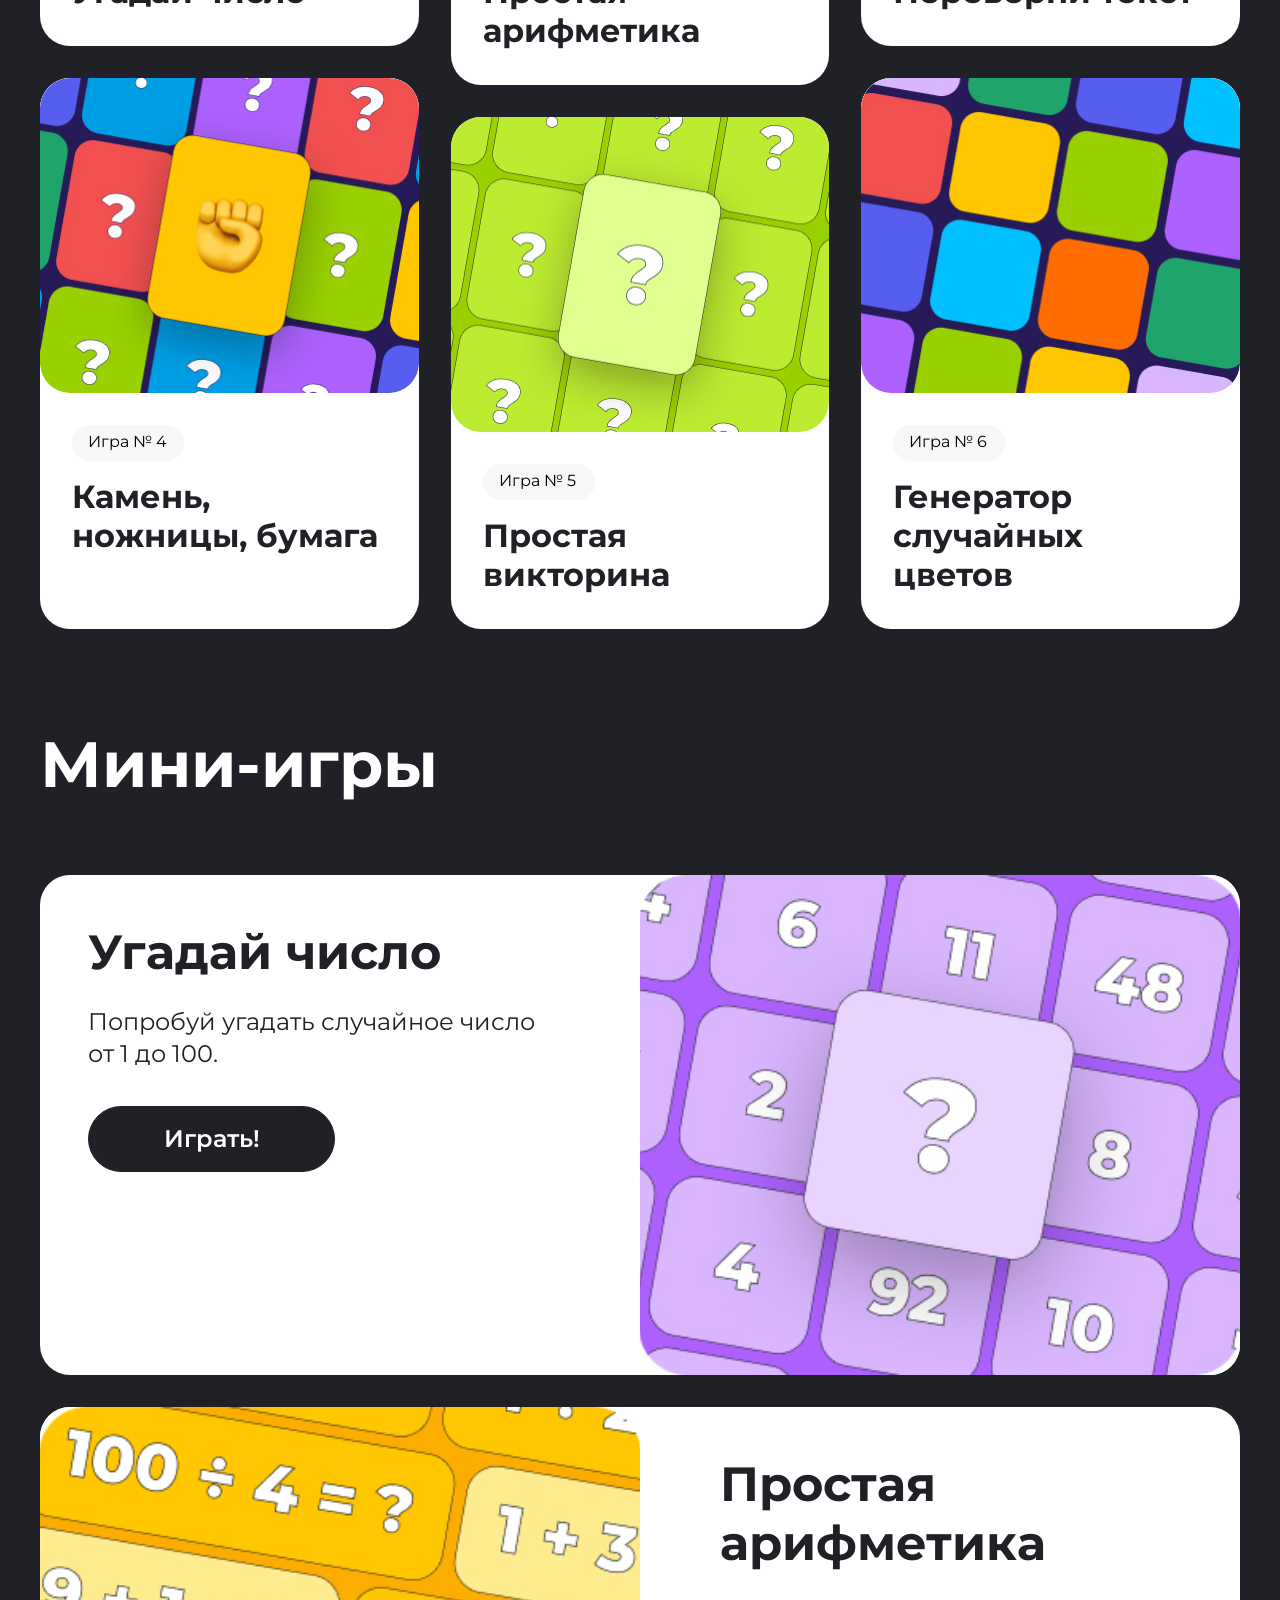
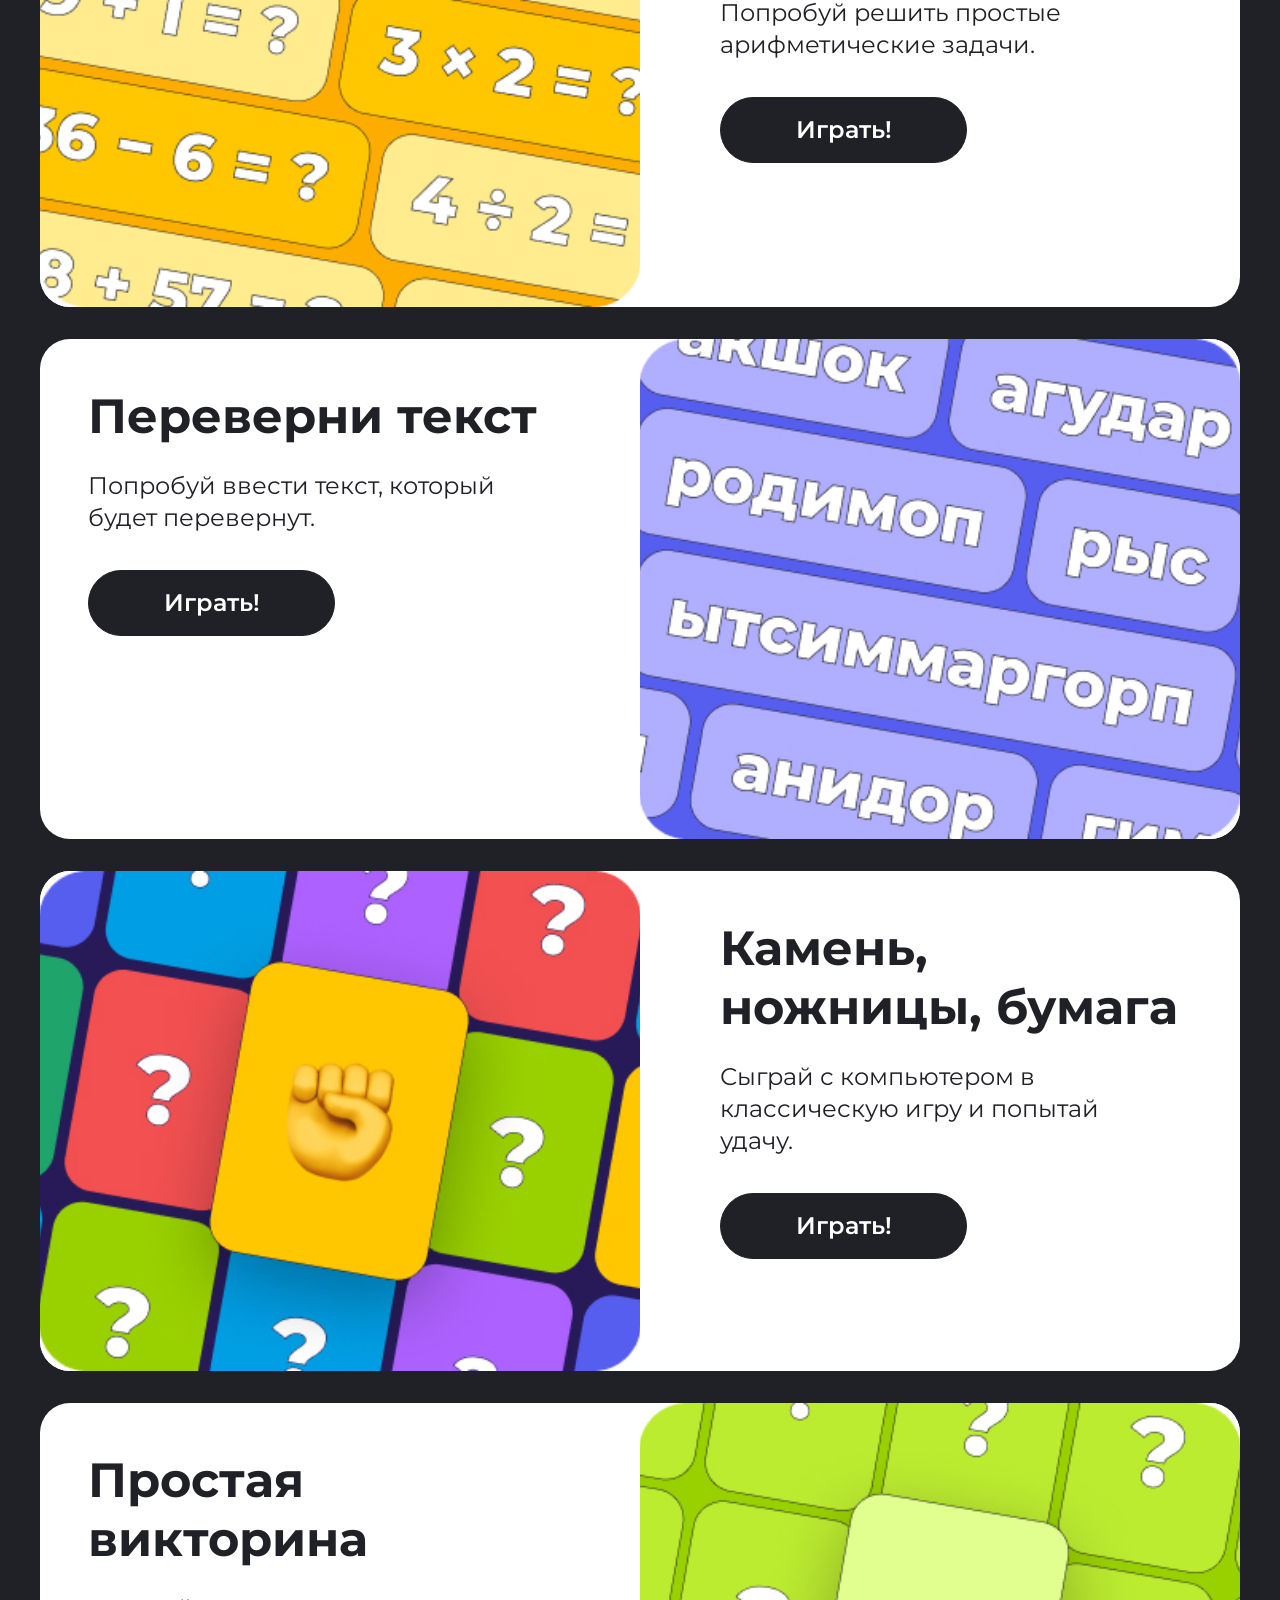
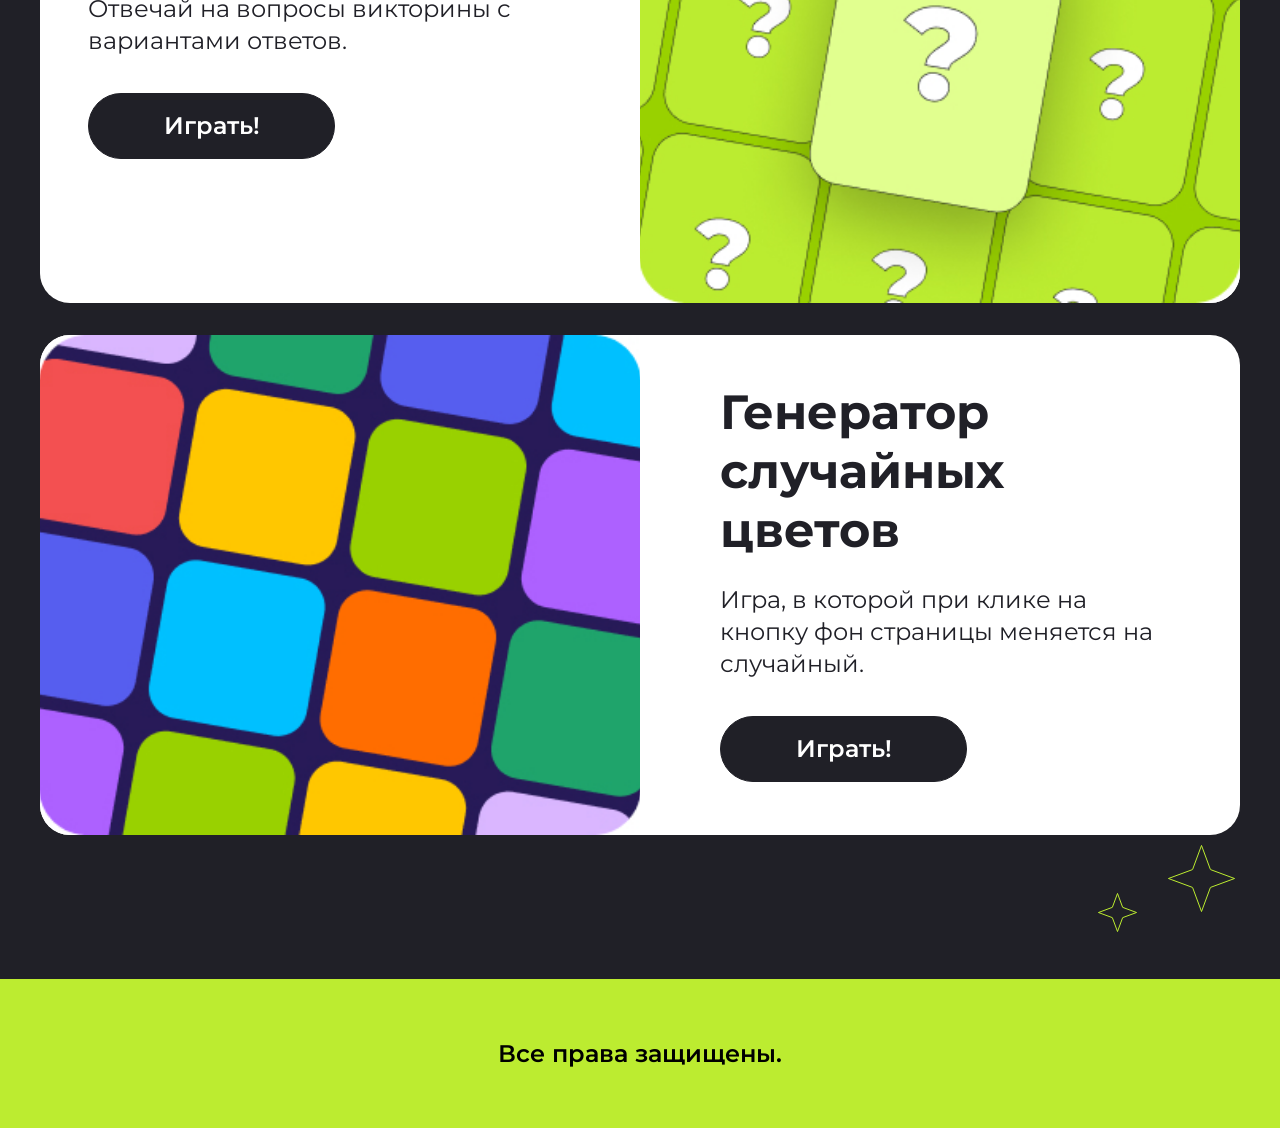
==== commit b0234f3b: "Исправления в html названиях игр" ====
--- a/index.html
+++ b/index.html
@@ -25,10 +25,15 @@
                 d="M114.758 12.9473L114.838 13.1621L115.053 13.2422L126.559 17.5L115.053 21.7578L114.838 21.8379L114.758 22.0527L110.5 33.5586L106.242 22.0527L106.162 21.8379L105.947 21.7578L94.4404 17.5L105.947 13.2422L106.162 13.1621L106.242 12.9473L110.5 1.44043L114.758 12.9473Z"
                 stroke="#202027" />
         </svg>
-        <svg class="hero__mobile-star1" width="75" height="68" viewBox="0 0 75 68" fill="none" xmlns="http://www.w3.org/2000/svg">
-<path d="M21.7578 45.9473L21.8379 46.1621L22.0527 46.2422L33.5586 50.5L22.0527 54.7578L21.8379 54.8379L21.7578 55.0527L17.5 66.5586L13.2422 55.0527L13.1621 54.8379L12.9473 54.7578L1.44043 50.5L12.9473 46.2422L13.1621 46.1621L13.2422 45.9473L17.5 34.4404L21.7578 45.9473Z" fill="#BCEC30" stroke="#202027"/>
-<path d="M66.8672 7.83789L66.9473 8.05273L67.1621 8.13281L73.5586 10.5L67.1621 12.8672L66.9473 12.9473L66.8672 13.1621L64.5 19.5586L62.1328 13.1621L62.0527 12.9473L61.8379 12.8672L55.4404 10.5L61.8379 8.13281L62.0527 8.05273L62.1328 7.83789L64.5 1.44043L66.8672 7.83789Z" stroke="#202027"/>
-</svg>
+        <svg class="hero__mobile-star1" width="75" height="68" viewBox="0 0 75 68" fill="none"
+            xmlns="http://www.w3.org/2000/svg">
+            <path
+                d="M21.7578 45.9473L21.8379 46.1621L22.0527 46.2422L33.5586 50.5L22.0527 54.7578L21.8379 54.8379L21.7578 55.0527L17.5 66.5586L13.2422 55.0527L13.1621 54.8379L12.9473 54.7578L1.44043 50.5L12.9473 46.2422L13.1621 46.1621L13.2422 45.9473L17.5 34.4404L21.7578 45.9473Z"
+                fill="#BCEC30" stroke="#202027" />
+            <path
+                d="M66.8672 7.83789L66.9473 8.05273L67.1621 8.13281L73.5586 10.5L67.1621 12.8672L66.9473 12.9473L66.8672 13.1621L64.5 19.5586L62.1328 13.1621L62.0527 12.9473L61.8379 12.8672L55.4404 10.5L61.8379 8.13281L62.0527 8.05273L62.1328 7.83789L64.5 1.44043L66.8672 7.83789Z"
+                stroke="#202027" />
+        </svg>
 
         <svg class="hero__blok-big-star" width="1075" height="1131" viewBox="0 0 1075 1131" fill="none"
             xmlns="http://www.w3.org/2000/svg">
@@ -48,9 +53,12 @@
                 d="M211.74 931.922L211.819 932.137L212.035 932.217L241.059 942.957L212.035 953.697L211.819 953.776L211.74 953.992L201 983.015L190.26 953.992L190.181 953.776L189.965 953.697L160.94 942.957L189.965 932.217L190.181 932.137L190.26 931.922L201 902.897L211.74 931.922Z"
                 stroke="#202027" />
         </svg>
-        <svg class="hero__mobile-star" width="160" height="155" viewBox="0 0 160 155" fill="none" xmlns="http://www.w3.org/2000/svg">
-<path d="M163.245 10.1084C166.091 10.8901 245.303 43.9262 245.303 43.9262L161.261 52.8255L214.355 120.072L139.504 74.1374L131.878 151.995L110.781 70.0034L40.4614 109.004L88.9017 51.7588L2.93664 47.8942L83.7388 23.992L23.6975 -44.2244L108.11 -5.0504L127.428 -80.6361L136.103 -4.88818L212.993 -57.1361L163.245 10.1084Z" fill="#BCEC30" stroke="#202027" stroke-miterlimit="10" stroke-linecap="round"/>
-</svg>
+        <svg class="hero__mobile-star" width="160" height="155" viewBox="0 0 160 155" fill="none"
+            xmlns="http://www.w3.org/2000/svg">
+            <path
+                d="M163.245 10.1084C166.091 10.8901 245.303 43.9262 245.303 43.9262L161.261 52.8255L214.355 120.072L139.504 74.1374L131.878 151.995L110.781 70.0034L40.4614 109.004L88.9017 51.7588L2.93664 47.8942L83.7388 23.992L23.6975 -44.2244L108.11 -5.0504L127.428 -80.6361L136.103 -4.88818L212.993 -57.1361L163.245 10.1084Z"
+                fill="#BCEC30" stroke="#202027" stroke-miterlimit="10" stroke-linecap="round" />
+        </svg>
 
         <div class="hero__blok ">
             <h1 class="hero__title">Добро пожаловать на мой сайт мини-игр</h1>
@@ -60,10 +68,15 @@
             </p>
             <a href="#games" class="button">Поехали!</a>
         </div>
-        <svg class="hero__mobile-star3" width="70" height="64" viewBox="0 0 70 64" fill="none" xmlns="http://www.w3.org/2000/svg">
-<path d="M10.9619 6.74316L11.042 6.95801L11.2568 7.03809L16.5586 9L11.2568 10.9619L11.042 11.042L10.9619 11.2568L9 16.5586L7.03809 11.2568L6.95801 11.042L6.74316 10.9619L1.44043 9L6.74316 7.03809L6.95801 6.95801L7.03809 6.74316L9 1.44043L10.9619 6.74316Z" fill="#BCEC30" stroke="#202027"/>
-<path d="M55.2949 38.1289L55.3711 38.3457L55.5859 38.4287L68.6201 43.5L55.5859 48.5713L55.3711 48.6543L55.2949 48.8711L50.5 62.4932L45.7051 48.8711L45.6289 48.6543L45.4141 48.5713L32.3789 43.5L45.4141 38.4287L45.6289 38.3457L45.7051 38.1289L50.5 24.5059L55.2949 38.1289Z" stroke="#202027"/>
-</svg>
+        <svg class="hero__mobile-star3" width="70" height="64" viewBox="0 0 70 64" fill="none"
+            xmlns="http://www.w3.org/2000/svg">
+            <path
+                d="M10.9619 6.74316L11.042 6.95801L11.2568 7.03809L16.5586 9L11.2568 10.9619L11.042 11.042L10.9619 11.2568L9 16.5586L7.03809 11.2568L6.95801 11.042L6.74316 10.9619L1.44043 9L6.74316 7.03809L6.95801 6.95801L7.03809 6.74316L9 1.44043L10.9619 6.74316Z"
+                fill="#BCEC30" stroke="#202027" />
+            <path
+                d="M55.2949 38.1289L55.3711 38.3457L55.5859 38.4287L68.6201 43.5L55.5859 48.5713L55.3711 48.6543L55.2949 48.8711L50.5 62.4932L45.7051 48.8711L45.6289 48.6543L45.4141 48.5713L32.3789 43.5L45.4141 38.4287L45.6289 38.3457L45.7051 38.1289L50.5 24.5059L55.2949 38.1289Z"
+                stroke="#202027" />
+        </svg>
 
     </div>
     <div class="games-line">
@@ -200,47 +213,47 @@
                     stroke="#BCEC30" />
             </svg>
             <div class="hero-black__blocs">
-    <a class="hero-black__number hero-black__number_1" href="#game-1">
-        <img class="hero-black__img" src="./img/1.jpg" alt="Угадай число">
-        <p class="hero-black__mini-paragraph">Игра № 1</p>
-        <p class="hero-black__big-paragraph">Угадай число</p>
-    </a>
-
-    <a class="hero-black__number hero-black__number_2" href="#game-2">
-        <img class="hero-black__img" src="./img/2.jpg" alt="Простая арифметика">
-        <p class="hero-black__mini-paragraph">Игра № 2</p>
-        <p class="hero-black__big-paragraph">Простая арифметика</p>
-    </a>
-
-    <a class="hero-black__number hero-black__number_3" href="#game-3">
-        <img class="hero-black__img" src="./img/3.jpg" alt="Переверни текст">
-        <p class="hero-black__mini-paragraph">Игра № 3</p>
-        <p class="hero-black__big-paragraph">Переверни текст</p>
-    </a>
-
-    <a class="hero-black__number hero-black__number_4" href="#game-4">
-        <img class="hero-black__img" src="./img/4.jpg" alt="Простой калькулятор">
-        <p class="hero-black__mini-paragraph">Игра № 4</p>
-        <p class="hero-black__big-paragraph">Простой калькулятор</p>
-    </a>
-
-    <a class="hero-black__number hero-black__number_5" href="#game-5">
-        <img class="hero-black__img" src="./img/5.jpg" alt="Собери слово">
-        <p class="hero-black__mini-paragraph">Игра № 5</p>
-        <p class="hero-black__big-paragraph">Собери слово</p>
-    </a>
-
-    <a class="hero-black__number hero-black__number_6" href="#game-6">
-        <img class="hero-black__img" src="./img/6.jpg" alt="Генератор случайных цветов">
-        <p class="hero-black__mini-paragraph">Игра № 6</p>
-        <p class="hero-black__big-paragraph">Генератор случайных цветов</p>
-    </a>
-</div>
+                <a class="hero-black__number hero-black__number_1" href="#game-1">
+                    <img class="hero-black__img" src="./img/1.jpg" alt="Угадай число">
+                    <p class="hero-black__mini-paragraph">Игра № 1</p>
+                    <p class="hero-black__big-paragraph">Угадай число</p>
+                </a>
+
+                <a class="hero-black__number hero-black__number_2" href="#game-2">
+                    <img class="hero-black__img" src="./img/2.jpg" alt="Простая арифметика">
+                    <p class="hero-black__mini-paragraph">Игра № 2</p>
+                    <p class="hero-black__big-paragraph">Простая арифметика</p>
+                </a>
+
+                <a class="hero-black__number hero-black__number_3" href="#game-3">
+                    <img class="hero-black__img" src="./img/3.jpg" alt="Переверни текст">
+                    <p class="hero-black__mini-paragraph">Игра № 3</p>
+                    <p class="hero-black__big-paragraph">Переверни текст</p>
+                </a>
+
+                <a class="hero-black__number hero-black__number_4" href="#game-4">
+                    <img class="hero-black__img" src="./img/4.jpg" alt="Простой калькулятор">
+                    <p class="hero-black__mini-paragraph">Игра № 4</p>
+                    <p class="hero-black__big-paragraph">Камень, ножницы, бумага</p>
+                </a>
+
+                <a class="hero-black__number hero-black__number_5" href="#game-5">
+                    <img class="hero-black__img" src="./img/5.jpg" alt="Собери слово">
+                    <p class="hero-black__mini-paragraph">Игра № 5</p>
+                    <p class="hero-black__big-paragraph">Простая викторина</p>
+                </a>
+
+                <a class="hero-black__number hero-black__number_6" href="#game-6">
+                    <img class="hero-black__img" src="./img/6.jpg" alt="Генератор случайных цветов">
+                    <p class="hero-black__mini-paragraph">Игра № 6</p>
+                    <p class="hero-black__big-paragraph">Генератор случайных цветов</p>
+                </a>
+            </div>
 
         </div>
         <div class="hero-black__mini-games">
-            <svg class="hero-black__star hero-black__mini-games-star hero-black__mini-games-star--1" width="113" height="103" viewBox="0 0 113 103"
-                fill="none" xmlns="http://www.w3.org/2000/svg">
+            <svg class="hero-black__star hero-black__mini-games-star hero-black__mini-games-star--1" width="113"
+                height="103" viewBox="0 0 113 103" fill="none" xmlns="http://www.w3.org/2000/svg">
                 <path
                     d="M88.0338 60.13L88.0921 60.3523L88.2993 60.4525L111.218 71.5082L86.6228 78.0339L86.4004 78.0922L86.3012 78.2995L75.2446 101.218L68.7198 76.6229L68.6606 76.4005L68.4532 76.3013L45.5351 65.2447L70.1298 58.7199L70.3522 58.6607L70.4524 58.4534L81.5081 35.5352L88.0338 60.13Z"
                     stroke="#BCEC30" />
@@ -253,12 +266,12 @@
 
             <div class="hero-black__blocs-games">
                 <!-- КАРТОЧКА ИГРЫ № 1 -->
-                <div class="hero-black__big-blocs-games"  id="game-1">
+                <div class="hero-black__big-blocs-games" id="game-1">
                     <img class="hero-black__game-img" src="./img/1.jpg" alt="Угадай число">
                     <div class="hero-black__content-games">
                         <p class="hero-black__paragrap1-mini-games">Угадай число</p>
                         <p class="hero-black__paragrap-mini-games">Попробуй угадать случайное число от 1 до 100.</p>
-                        <button class="button-play">Играть!</button>
+                        <button id="GuessNumber"  class="button-play">Играть!</button>
                     </div>
                 </div>
                 <!-- КАРТОЧКА ИГРЫ № 2 -->
@@ -267,7 +280,7 @@
                     <div class="hero-black__content-games">
                         <p class="hero-black__paragrap1-mini-games">Простая арифметика</p>
                         <p class="hero-black__paragrap-mini-games">Попробуй решить простые арифметические задачи.</p>
-                        <button class="button-play">Играть!</button>
+                        <button id="simpleArithmetic" class="button-play">Играть!</button>
                     </div>
                 </div>
                 <!-- КАРТОЧКА ИГРЫ № 3 -->
@@ -276,7 +289,7 @@
                     <div class="hero-black__content-games">
                         <p class="hero-black__paragrap1-mini-games">Переверни текст</p>
                         <p class="hero-black__paragrap-mini-games">Попробуй ввести текст, который будет перевернут.</p>
-                        <button class="button-play">Играть!</button>
+                        <button id="invertedText" class="button-play">Играть!</button>
                     </div>
                 </div>
                 <!-- КАРТОЧКА ИГРЫ № 4 -->
@@ -286,7 +299,7 @@
                         <p class="hero-black__paragrap1-mini-games">Камень, ножницы, бумага</p>
                         <p class="hero-black__paragrap-mini-games">Сыграй с компьютером в классическую игру и попытай
                             удачу.</p>
-                        <button class="button-play">Играть!</button>
+                        <button id="RockPaperScissors" class="button-play">Играть!</button>
                     </div>
                 </div>
                 <!-- КАРТОЧКА ИГРЫ № 5 -->
@@ -296,7 +309,7 @@
                         <p class="hero-black__paragrap1-mini-games">Простая викторина</p>
                         <p class="hero-black__paragrap-mini-games">Отвечай на вопросы викторины с вариантами ответов.
                         </p>
-                        <button class="button-play">Играть!</button>
+                        <button id="AsimpleGuiz" class="button-play">Играть!</button>
                     </div>
                 </div>
                 <!-- КАРТОЧКА ИГРЫ № 6 -->
@@ -310,7 +323,8 @@
                     </div>
                 </div>
 
-                <svg class="hero-black__star hero-black__mini-games-star hero-black__mini-games-star--2"  width="139" height="89" viewBox="0 0 139 89" fill="none" xmlns="http://www.w3.org/2000/svg">
+                <svg class="hero-black__star hero-black__mini-games-star hero-black__mini-games-star--2" width="139"
+                    height="89" viewBox="0 0 139 89" fill="none" xmlns="http://www.w3.org/2000/svg">
                     <path
                         d="M113.35 25.3555L113.429 25.5713L113.645 25.6504L137.559 34.5L113.645 43.3496L113.429 43.4287L113.35 43.6445L104.5 67.5586L95.6504 43.6445L95.5713 43.4287L95.3555 43.3496L71.4404 34.5L95.3555 25.6504L95.5713 25.5713L95.6504 25.3555L104.5 1.44043L113.35 25.3555Z"
                         stroke="#BCEC30" />
@@ -326,6 +340,11 @@
             <p class="hero-black__footer-paragraph">Все права защищены.</p>
         </footer>
     </div>
+    <!-- Подключение JS-файла -->
+    <script src="games.js" ></script> 
+    <!-- <script src="./scriptDZ.js" ></script> 
+    <script src="./script.js"  ></script> 
+     -->
 </body>
 
 </html>
--- a/mobail.css
+++ b/mobail.css
@@ -10,7 +10,7 @@
 
    .hero__blok {
     text-align: center;
-    padding-top: 147px;
+    padding-top: 222px;
     padding-bottom: 131px;
    }
       .hero__title {
@@ -37,6 +37,11 @@
 }
 .button {
     font-size: 16px;
+    width: 100%;
+        display: inline-block; /* Позволяет задавать ширину, высоту и отступы */
+        max-width: 285px;
+        display: inline-block;
+    
 
 }
 
@@ -93,7 +98,7 @@
     }
     .hero-black__mini-games .hero-black__title {
         font-size: 40px;
-        line-height: 49px;
+        
         margin-bottom: 48px;
         margin-top: 48px;
 
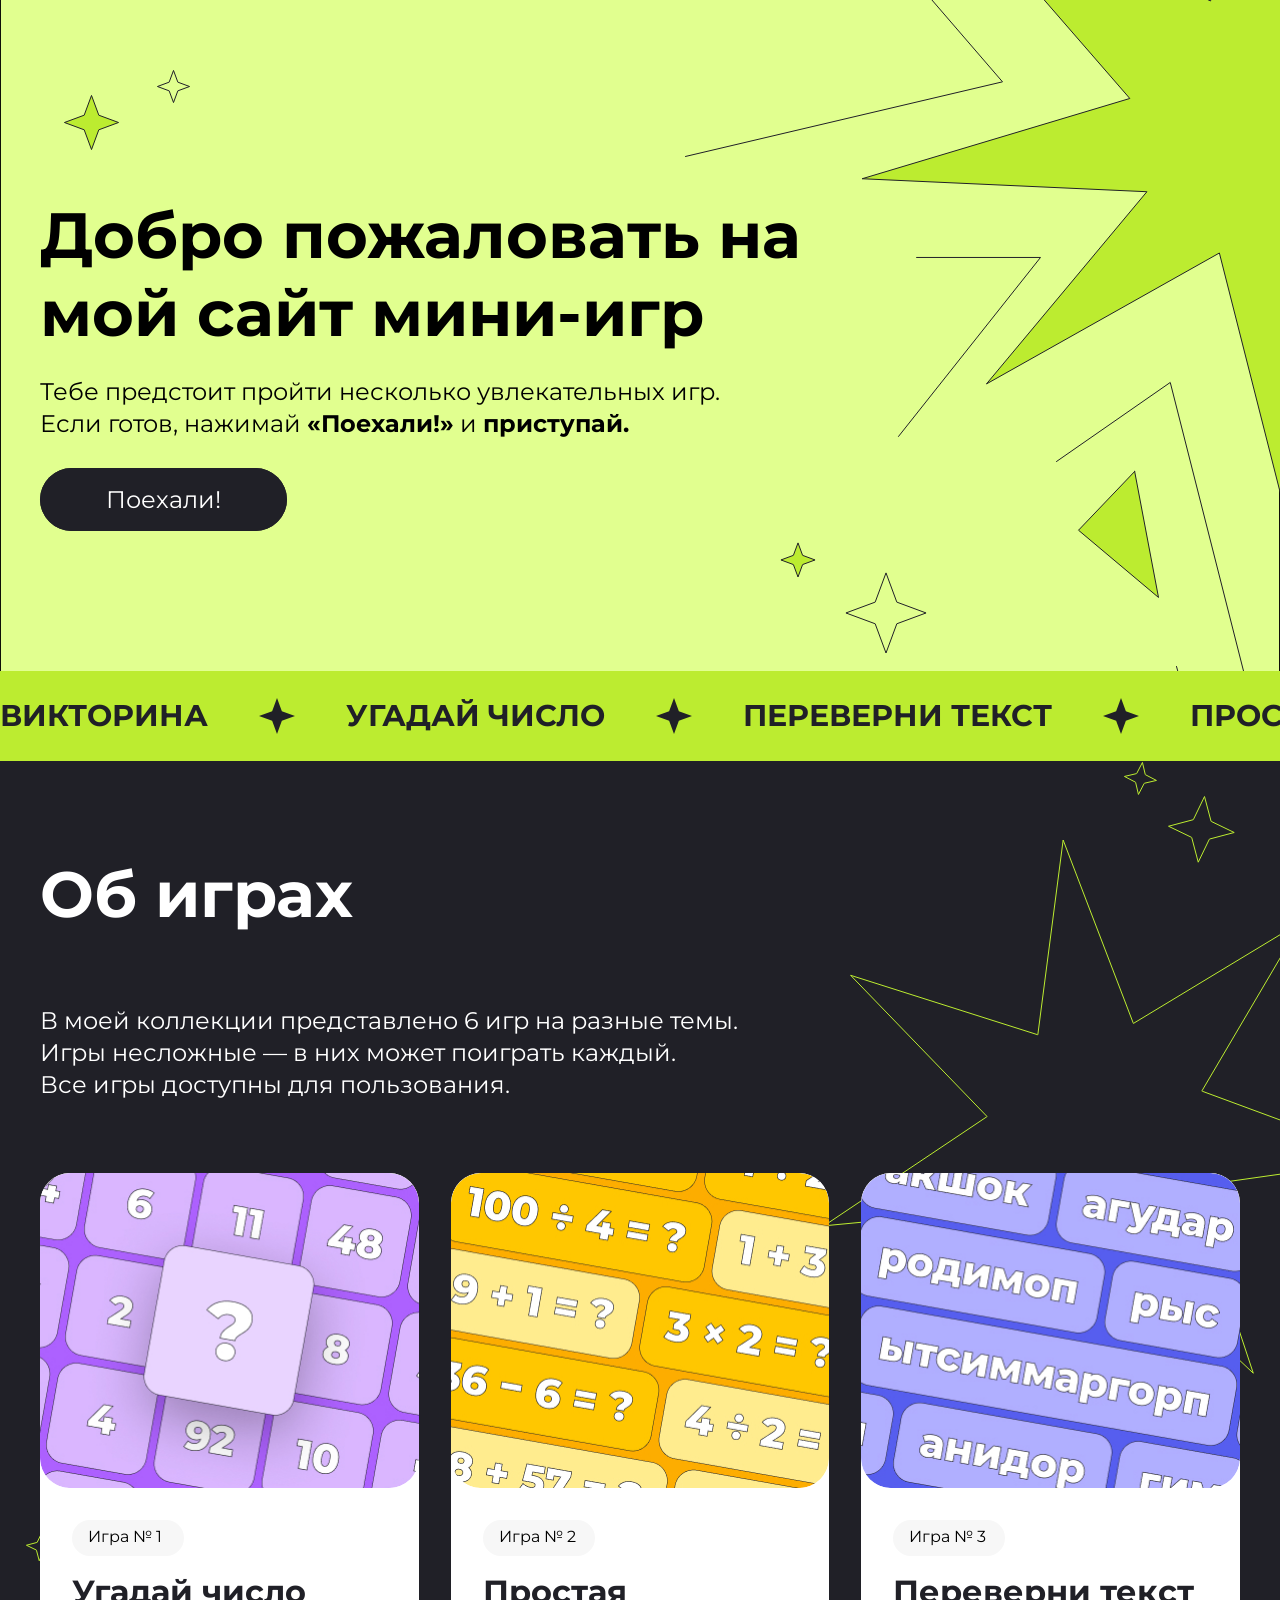
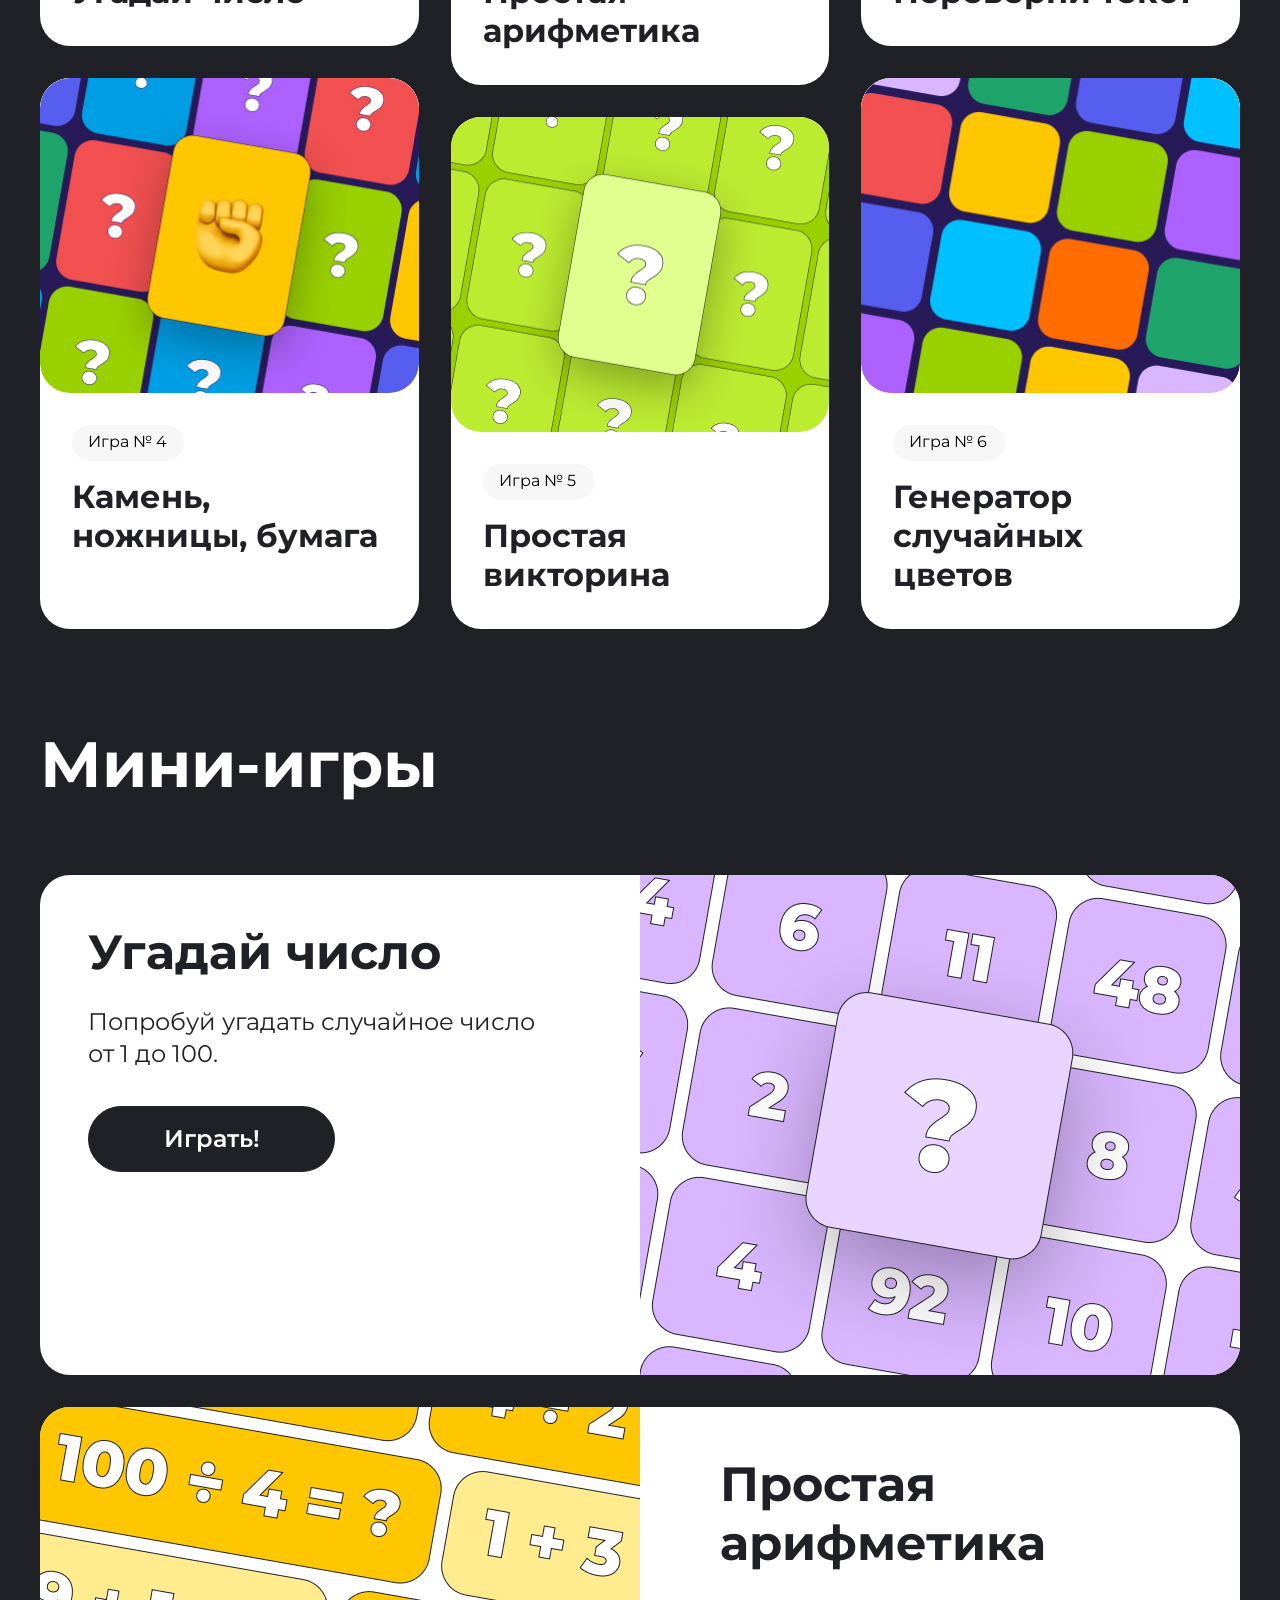
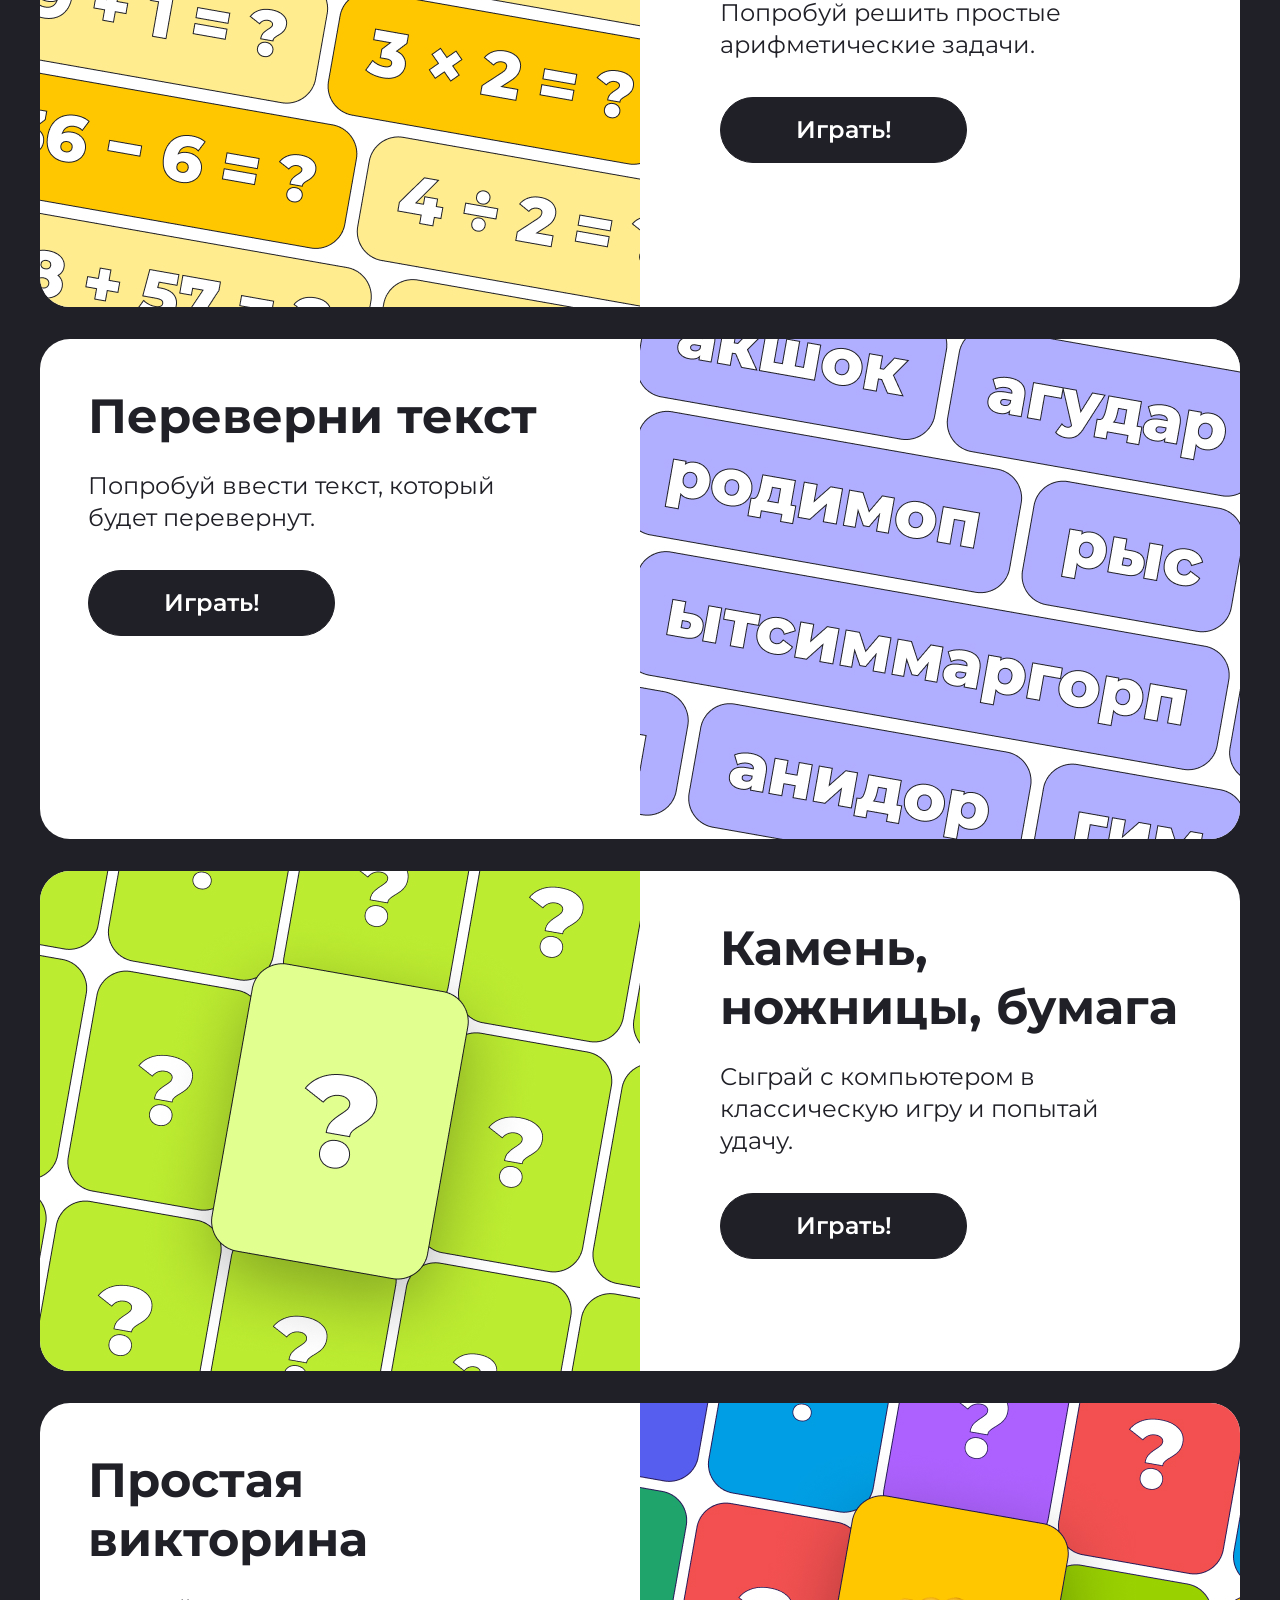
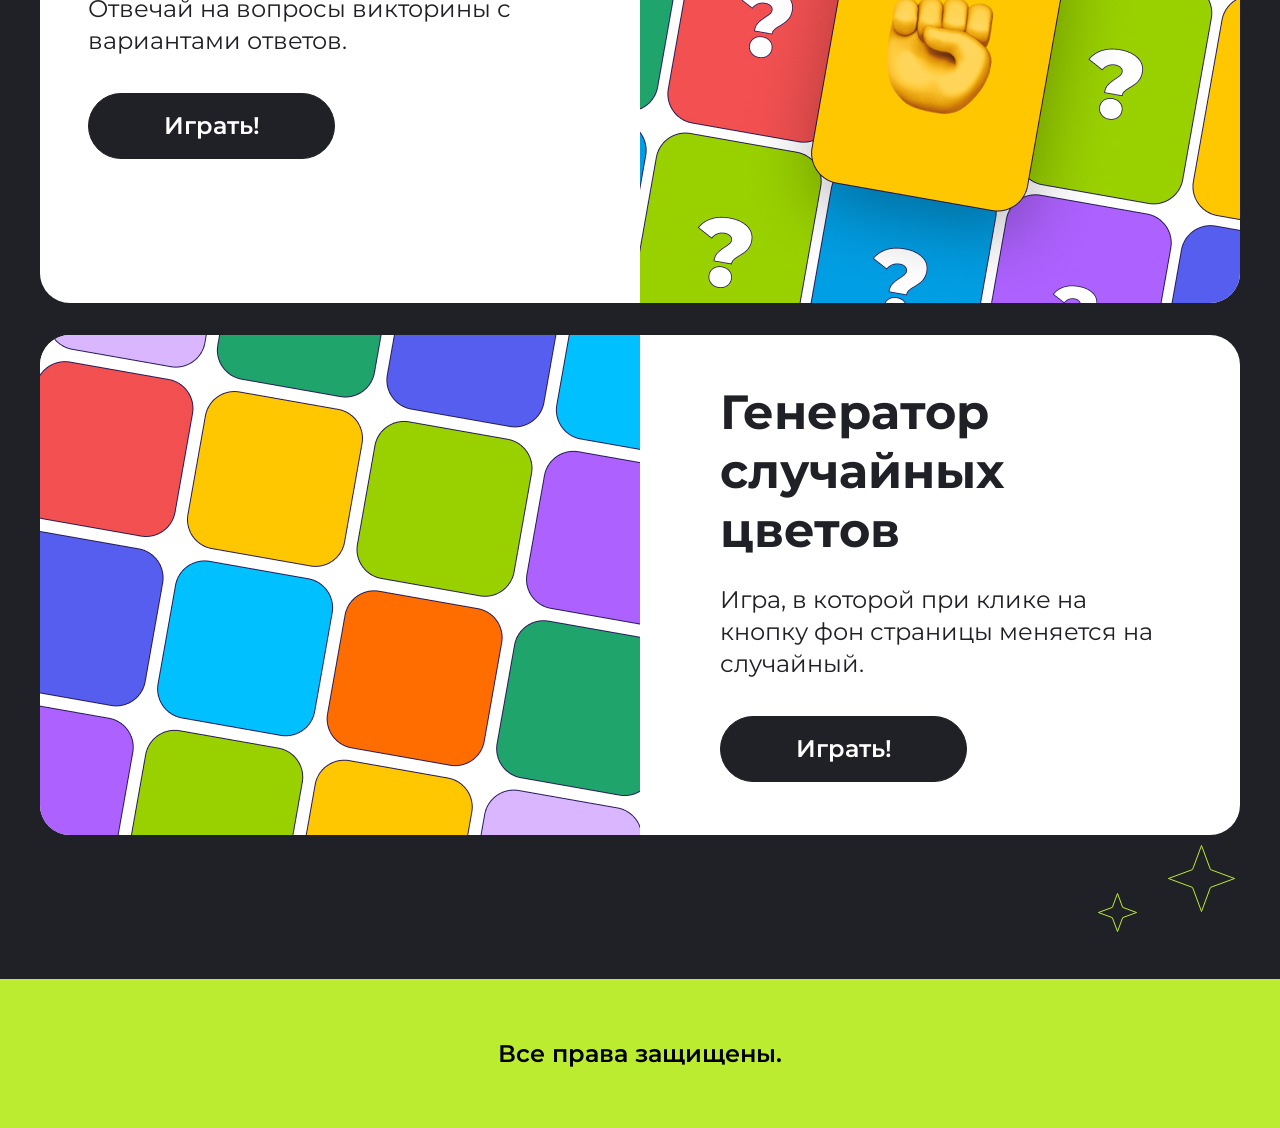
==== commit 35b7189e: "Изменения и добавления игры номер 6" ====
--- a/index.html
+++ b/index.html
@@ -267,7 +267,7 @@
             <div class="hero-black__blocs-games">
                 <!-- КАРТОЧКА ИГРЫ № 1 -->
                 <div class="hero-black__big-blocs-games" id="game-1">
-                    <img class="hero-black__game-img" src="./img/1.jpg" alt="Угадай число">
+                    <img class="hero-black__game-img" src="./img/1.1.jpg" alt="Угадай число">
                     <div class="hero-black__content-games">
                         <p class="hero-black__paragrap1-mini-games">Угадай число</p>
                         <p class="hero-black__paragrap-mini-games">Попробуй угадать случайное число от 1 до 100.</p>
@@ -276,7 +276,7 @@
                 </div>
                 <!-- КАРТОЧКА ИГРЫ № 2 -->
                 <div class="hero-black__big-blocs-games" id="game-2">
-                    <img class="hero-black__game-img" src="./img/2.jpg" alt="Простая арифметика">
+                    <img class="hero-black__game-img" src="./img/1.2.jpg" alt="Простая арифметика">
                     <div class="hero-black__content-games">
                         <p class="hero-black__paragrap1-mini-games">Простая арифметика</p>
                         <p class="hero-black__paragrap-mini-games">Попробуй решить простые арифметические задачи.</p>
@@ -285,7 +285,7 @@
                 </div>
                 <!-- КАРТОЧКА ИГРЫ № 3 -->
                 <div class="hero-black__big-blocs-games" id="game-3">
-                    <img class="hero-black__game-img" src="./img/3.jpg" alt="Переверни текст">
+                    <img class="hero-black__game-img" src="./img/1.3.jpg" alt="Переверни текст">
                     <div class="hero-black__content-games">
                         <p class="hero-black__paragrap1-mini-games">Переверни текст</p>
                         <p class="hero-black__paragrap-mini-games">Попробуй ввести текст, который будет перевернут.</p>
@@ -294,7 +294,7 @@
                 </div>
                 <!-- КАРТОЧКА ИГРЫ № 4 -->
                 <div class="hero-black__big-blocs-games" id="game-4">
-                    <img class="hero-black__game-img" src="./img/4.jpg" alt="Камень, ножницы, бумага">
+                    <img class="hero-black__game-img" src="./img/1.4.jpg" alt="Камень, ножницы, бумага">
                     <div class="hero-black__content-games">
                         <p class="hero-black__paragrap1-mini-games">Камень, ножницы, бумага</p>
                         <p class="hero-black__paragrap-mini-games">Сыграй с компьютером в классическую игру и попытай
@@ -304,7 +304,7 @@
                 </div>
                 <!-- КАРТОЧКА ИГРЫ № 5 -->
                 <div class="hero-black__big-blocs-games" id="game-5">
-                    <img class="hero-black__game-img" src="./img/5.jpg" alt="Простая викторина">
+                    <img class="hero-black__game-img" src="./img/1.5jpg.jpg" alt="Простая викторина">
                     <div class="hero-black__content-games">
                         <p class="hero-black__paragrap1-mini-games">Простая викторина</p>
                         <p class="hero-black__paragrap-mini-games">Отвечай на вопросы викторины с вариантами ответов.
@@ -314,15 +314,14 @@
                 </div>
                 <!-- КАРТОЧКА ИГРЫ № 6 -->
                 <div class="hero-black__big-blocs-games" id="game-6">
-                    <img class="hero-black__game-img" src="./img/6.jpg" alt="Генератор случайных цветов">
+                    <img class="hero-black__game-img" src="./img/1.6.jpg" alt="Генератор случайных цветов">
                     <div class="hero-black__content-games">
                         <p class="hero-black__paragrap1-mini-games">Генератор случайных цветов</p>
                         <p class="hero-black__paragrap-mini-games">Игра, в которой при клике на кнопку фон страницы
                             меняется на случайный.</p>
-                        <button class="button-play">Играть!</button>
-                    </div>
-                </div>
-
+                        <button id="colorChange" class="button-play">Играть!</button>
+                    </div>
+                </div>
                 <svg class="hero-black__star hero-black__mini-games-star hero-black__mini-games-star--2" width="139"
                     height="89" viewBox="0 0 139 89" fill="none" xmlns="http://www.w3.org/2000/svg">
                     <path
